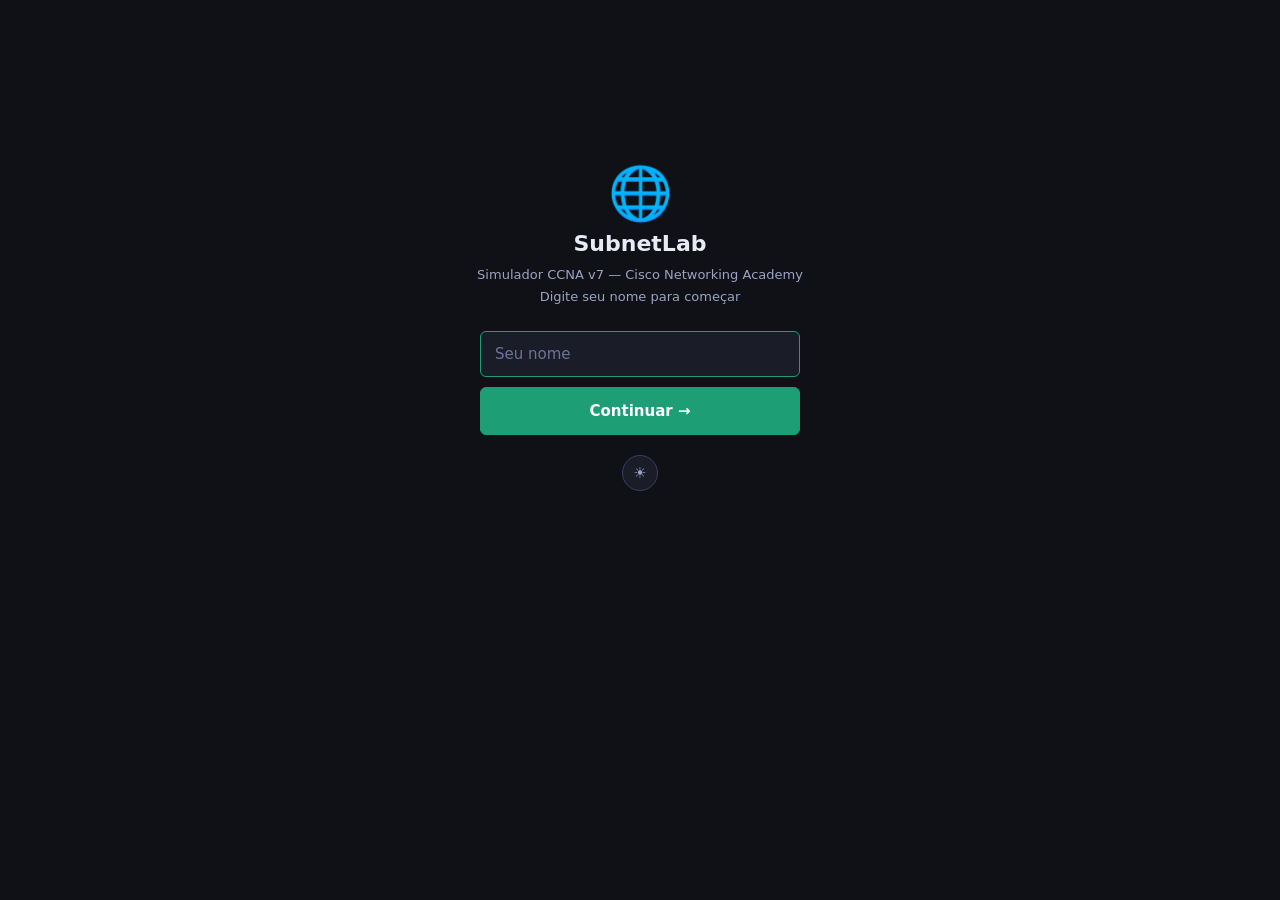
==== index.html @ ffb02c4a "feat: SubnetLab v2 - app completo com quiz, explicacoes e PWA - index.html + css/styles.css + js/app" ====
<!DOCTYPE html>
<html lang="pt-BR" data-theme="dark">
<head>
  <meta charset="UTF-8">
  <meta name="viewport" content="width=device-width, initial-scale=1.0">
  <title>SubnetLab — Simulador CCNA</title>
  <meta name="description" content="Simulador de estudos para o exame CCNA — Cisco Networking Academy">
  <link rel="stylesheet" href="css/styles.css">
  <link rel="manifest" href="manifest.json">
  <meta name="theme-color" content="#0F1117">
  <meta name="mobile-web-app-capable" content="yes">
  <meta name="apple-mobile-web-app-capable" content="yes">
  <meta name="apple-mobile-web-app-status-bar-style" content="black-translucent">
  <meta name="apple-mobile-web-app-title" content="SubnetLab">
</head>
<body>
  <div id="app" role="main">
    <div class="loading-wrap">
      <div style="font-size:40px;margin-bottom:12px">🌐</div>
      <div style="font-size:14px;color:var(--text2)">Carregando SubnetLab…</div>
    </div>
  </div>
  <!-- Dados: módulo 2 (SRWE). Adicionar M1/M3 aqui quando disponíveis. -->
  <script src="data/modulo2.js" defer></script>
  <script src="js/app.js" defer></script>
</body>
</html>
---- css/styles.css ----
/* ================================================================
   SubnetLab — css/styles.css
   Identidade visual: dark mode, verde #1D9E75, azul #185FA5
   Mobile-first, max-width 680px
   ================================================================ */

/* ── RESET & VARIÁVEIS ──────────────────────────────────────────── */
*, *::before, *::after { box-sizing: border-box; margin: 0; padding: 0; }

:root {
  --bg:       #0F1117;
  --bg2:      #1A1D27;
  --bg3:      #22263A;
  --border:   #2E3348;
  --border2:  #3A3F5C;
  --text:     #E8EAF6;
  --text2:    #9BA3C4;
  --text3:    #6B7399;
  --green:    #1D9E75;
  --green-bg: #0D3D2E;
  --green-text: #5EE0A8;
  --red:      #A32D2D;
  --red-bg:   #3D0D0D;
  --red-text: #F08080;
  --blue:     #185FA5;
  --blue-bg:  #0D2A4A;
  --blue-text: #7AB8F5;
  --yellow:   #BA7517;
  --yellow-bg: #3D2A06;
  --yellow-text: #F5C842;
  --purple:   #534AB7;
  --purple-bg: #1E1A3D;
  --purple-text: #A89DF5;
  --radius:   10px;
  --radius-sm: 6px;
  --font: 'Segoe UI', system-ui, -apple-system, sans-serif;
  --mono: 'Courier New', Courier, monospace;
}

/* ── MODO CLARO ─────────────────────────────────────────────────── */
[data-theme="light"] {
  --bg:       #F0F2FF;
  --bg2:      #FFFFFF;
  --bg3:      #E8EBFF;
  --border:   #CDD2F0;
  --border2:  #B0B8E0;
  --text:     #111827;
  --text2:    #374151;
  --text3:    #6B7280;
  --green-bg: #DCFCE7;
  --green-text: #166534;
  --red-bg:   #FEE2E2;
  --red-text: #991B1B;
  --blue-bg:  #DBEAFE;
  --blue-text: #1E40AF;
  --yellow-bg: #FEF3C7;
  --yellow-text: #92400E;
  --purple-bg: #EDE9FE;
  --purple-text: #5B21B6;
}
[data-theme="light"] body { background: #F0F2FF; }
[data-theme="light"] .qcode { color: #1A5C3A; background: #E8F5EE; }

/* ── BASE ───────────────────────────────────────────────────────── */
body {
  background: var(--bg);
  color: var(--text);
  font-family: var(--font);
  min-height: 100vh;
  padding: 0;
  font-size: 14px;
  line-height: 1.5;
}

#app {
  max-width: 680px;
  margin: 0 auto;
  padding: 14px 16px;
}

.loading-wrap {
  display: flex;
  flex-direction: column;
  align-items: center;
  justify-content: center;
  min-height: 60vh;
}

/* ── HUD ─────────────────────────────────────────────────────────── */
.hud {
  display: flex;
  gap: 5px;
  flex-wrap: wrap;
  margin-bottom: 6px;
  align-items: center;
}
.hc {
  background: var(--bg2);
  border: .5px solid var(--border);
  border-radius: var(--radius-sm);
  padding: 5px 10px;
  font-size: 12px;
  display: flex;
  align-items: center;
  gap: 5px;
}
.hc-v { font-weight: 600; font-size: 13px; color: var(--text); }
.hc-l { font-size: 10px; color: var(--text3); text-transform: uppercase; letter-spacing: .05em; }
.lv-bar { width: 55px; height: 3px; background: var(--bg3); border-radius: 2px; overflow: hidden; }
.lv-fill { height: 100%; background: var(--green); transition: width .5s; }
.pbar { height: 4px; background: var(--bg3); border-radius: 2px; overflow: hidden; margin-bottom: 12px; }
.pfill { height: 100%; border-radius: 2px; background: var(--green); transition: width .4s; }
.xp-b { background: var(--yellow-bg); color: var(--yellow-text); border-radius: 20px; padding: 2px 8px; font-size: 12px; font-weight: 600; border: .5px solid var(--yellow); }
.str-b { background: var(--purple-bg); color: var(--purple-text); border-radius: 20px; padding: 2px 8px; font-size: 12px; font-weight: 600; border: .5px solid var(--purple); }

/* ── TIMER ──────────────────────────────────────────────────────── */
.timer-ok    { background: var(--green-bg);  color: var(--green-text);  border: .5px solid var(--green);  border-radius: 20px; padding: 3px 10px; font-size: 12px; font-weight: 600; }
.timer-warn  { background: var(--yellow-bg); color: var(--yellow-text); border: .5px solid var(--yellow); border-radius: 20px; padding: 3px 10px; font-size: 12px; font-weight: 600; }
.timer-danger{ background: var(--red-bg);    color: var(--red-text);    border: .5px solid var(--red);    border-radius: 20px; padding: 3px 10px; font-size: 12px; font-weight: 600; animation: tpulse .7s infinite; }
@keyframes tpulse { 0%,100%{opacity:1} 50%{opacity:.4} }

/* ── CARDS DE QUESTÃO ───────────────────────────────────────────── */
.qcard {
  background: var(--bg2);
  border: .5px solid var(--border);
  border-radius: var(--radius);
  padding: 14px 16px;
  margin-bottom: 10px;
}
.qtag {
  display: inline-block;
  font-size: 11px;
  font-weight: 600;
  padding: 2px 10px;
  border-radius: 20px;
  margin-bottom: 8px;
  text-transform: uppercase;
  letter-spacing: .04em;
}
.qnum  { font-size: 11px; color: var(--text3); margin-bottom: 5px; }
.qtext { font-size: 14px; color: var(--text); line-height: 1.75; }
.qcode {
  background: var(--bg3);
  border: .5px solid var(--border);
  border-radius: var(--radius-sm);
  padding: 10px 12px;
  font-family: var(--mono);
  font-size: 11px;
  margin-top: 10px;
  white-space: pre;
  overflow-x: auto;
  color: #A8D8A8;
  line-height: 1.6;
}
.qfig {
  background: var(--bg3);
  border: .5px solid var(--border);
  border-radius: var(--radius-sm);
  padding: 10px;
  margin-top: 10px;
  overflow: hidden;
  text-align: center;
  cursor: zoom-in;
}
.qfig img { max-width: 100%; border-radius: 4px; display: block; margin: 0 auto; }
.qfig-caption { font-size: 11px; color: var(--text3); margin-top: 6px; font-style: italic; }
.multi-note { font-size: 11px; color: var(--text3); margin-bottom: 8px; font-style: italic; }

/* ── OPÇÕES (single/multi) ──────────────────────────────────────── */
.opts { display: flex; flex-direction: column; gap: 7px; margin-bottom: 10px; }
.opt {
  background: var(--bg2);
  border: .5px solid var(--border2);
  border-radius: var(--radius-sm);
  padding: 12px 14px;
  text-align: left;
  cursor: pointer;
  font-size: 14px;
  color: var(--text);
  display: flex;
  align-items: flex-start;
  gap: 10px;
  transition: background .12s, border-color .12s;
  width: 100%;
  min-height: 44px;
  line-height: 1.5;
  font-family: var(--font);
}
.opt:hover:not(:disabled) { background: var(--bg3); border-color: #5A6080; }
.opt:disabled { cursor: default; }
.opt:focus-visible { outline: 2px solid var(--blue); outline-offset: 2px; }
.olet {
  font-weight: 700;
  font-size: 11px;
  min-width: 22px;
  height: 22px;
  border-radius: 50%;
  display: flex;
  align-items: center;
  justify-content: center;
  flex-shrink: 0;
  margin-top: 1px;
  border: .5px solid var(--border2);
  color: var(--text2);
}
.opt.correct  { background: var(--green-bg) !important; border-color: var(--green) !important; }
.opt.correct .olet { background: var(--green); color: #fff; border-color: var(--green); }
.opt.wrong    { background: var(--red-bg)   !important; border-color: var(--red)   !important; }
.opt.wrong .olet   { background: var(--red);   color: #fff; border-color: var(--red); }
.opt.dim      { opacity: .3; }
.opt.sel      { background: var(--blue-bg)  !important; border-color: var(--blue)  !important; }
.opt.sel .olet { background: var(--blue); color: #fff; border-color: var(--blue); }

/* ── MATCH (correspondência via selects) ────────────────────────── */
.match-wrap { margin-bottom: 10px; }
.match-hint { font-size: 11px; color: var(--text3); margin-bottom: 10px; font-style: italic; }
.match-row {
  display: flex;
  align-items: flex-start;
  gap: 10px;
  margin-bottom: 8px;
  padding: 10px 12px;
  background: var(--bg2);
  border: .5px solid var(--border);
  border-radius: var(--radius-sm);
  min-height: 44px;
}
.match-row.correct { background: var(--green-bg) !important; border-color: var(--green) !important; }
.match-row.wrong   { background: var(--red-bg)   !important; border-color: var(--red)   !important; flex-direction: column; }
.match-left { font-size: 13px; color: var(--text); flex: 1; line-height: 1.4; padding-top: 4px; }
.match-select {
  flex-shrink: 0;
  width: 180px;
  min-width: 140px;
  background: var(--bg3);
  border: .5px solid var(--border2);
  border-radius: var(--radius-sm);
  color: var(--text);
  font-size: 12px;
  padding: 6px 8px;
  font-family: var(--font);
  cursor: pointer;
  min-height: 36px;
  outline: none;
}
.match-select:focus { border-color: var(--blue); }
.match-select:disabled { opacity: .7; cursor: default; }
.match-correct-ans { font-size: 11px; color: var(--green-text); margin-top: 5px; }
.match-wrong-sel   { font-size: 11px; color: var(--red-text); }

/* ── FEEDBACK ───────────────────────────────────────────────────── */
.fb {
  border-radius: var(--radius-sm);
  padding: 12px 14px;
  margin-bottom: 10px;
  border: .5px solid;
  font-size: 13px;
  line-height: 1.7;
}
.fb.ok   { background: var(--green-bg);  border-color: var(--green);  color: var(--green-text); }
.fb.ng   { background: var(--red-bg);    border-color: var(--red);    color: var(--red-text); }
.fb.part { background: var(--yellow-bg); border-color: var(--yellow); color: var(--yellow-text); }
.fb-title { font-weight: 600; margin-bottom: 6px; }
.fb-why {
  background: var(--bg2);
  border: .5px solid var(--border);
  border-radius: var(--radius-sm);
  padding: 11px 14px;
  margin-top: 8px;
  font-size: 13px;
  color: var(--text);
  line-height: 1.8;
}
.fb-why-lbl { font-size: 10px; color: var(--text3); text-transform: uppercase; letter-spacing: .06em; margin-bottom: 5px; display: flex; align-items: center; gap: 5px; }
.fb-why-lbl::before { content: ''; width: 7px; height: 7px; border-radius: 50%; background: var(--green); flex-shrink: 0; }

/* ── BOTÕES ─────────────────────────────────────────────────────── */
.btn {
  background: var(--bg2);
  border: .5px solid var(--border2);
  border-radius: var(--radius-sm);
  padding: 10px 20px;
  font-size: 13px;
  font-weight: 600;
  cursor: pointer;
  color: var(--text);
  transition: background .12s;
  font-family: var(--font);
  min-height: 44px;
  display: inline-flex;
  align-items: center;
  justify-content: center;
}
.btn:hover   { background: var(--bg3); }
.btn.pri     { background: var(--green); color: #fff; border-color: var(--green); }
.btn.pri:hover { background: #15795A; }
.btn.blue    { background: var(--blue);  color: #fff; border-color: var(--blue); }
.btn.blue:hover { background: #0E4A82; }
.btn.danger  { background: var(--red);   color: #fff; border-color: var(--red); }
.btn:focus-visible { outline: 2px solid var(--blue); outline-offset: 2px; }
.btn:disabled { opacity: .45; cursor: not-allowed; }
.btn-row { display: flex; gap: 8px; justify-content: center; flex-wrap: wrap; margin-top: 12px; }

/* ── TELA DE LOGIN ───────────────────────────────────────────────── */
.login-wrap {
  display: flex;
  flex-direction: column;
  align-items: center;
  justify-content: center;
  min-height: 70vh;
  padding: 20px;
  text-align: center;
}
.login-logo  { font-size: 52px; line-height: 1; margin-bottom: 8px; }
.login-h     { font-size: 22px; font-weight: 700; color: var(--text); margin-bottom: 4px; }
.login-sub   { font-size: 13px; color: var(--text2); margin-bottom: 24px; line-height: 1.65; }
.login-form  { width: 100%; max-width: 320px; display: flex; flex-direction: column; gap: 10px; }
.login-input {
  background: var(--bg2);
  border: 1.5px solid var(--border2);
  border-radius: var(--radius-sm);
  padding: 13px 14px;
  font-size: 15px;
  color: var(--text);
  font-family: var(--font);
  outline: none;
  transition: border-color .15s;
}
.login-input:focus { border-color: var(--green); }
.login-input::placeholder { color: var(--text3); }

/* ── TELA INICIAL ────────────────────────────────────────────────── */
.start-wrap  { padding: 4px 0; }
.start-topbar { display: flex; align-items: center; justify-content: space-between; margin-bottom: 14px; gap: 8px; flex-wrap: wrap; }
.start-h     { font-size: 22px; font-weight: 700; color: var(--text); margin-bottom: 4px; line-height: 1.3; }
.start-sub   { font-size: 13px; color: var(--text2); line-height: 1.65; margin-bottom: 14px; }
.module-label { font-size: 11px; color: var(--text3); text-transform: uppercase; letter-spacing: .07em; margin-bottom: 6px; }

/* ── CARDS DE MODO ───────────────────────────────────────────────── */
.mode-grid { display: grid; grid-template-columns: repeat(2, 1fr); gap: 8px; margin-bottom: 14px; }
.mode-card {
  background: var(--bg2);
  border: 1.5px solid var(--border);
  border-radius: var(--radius);
  padding: 12px 10px;
  text-align: center;
  cursor: pointer;
  transition: border-color .15s, background .15s;
  user-select: none;
  min-height: 90px;
}
.mode-card:hover { background: var(--bg3); }
.mode-card.sel-mode { border-color: var(--green); background: var(--green-bg); }
.mode-icon  { font-size: 22px; margin-bottom: 5px; }
.mode-title { font-size: 12px; font-weight: 700; color: var(--text); line-height: 1.3; }
.mode-sub   { font-size: 10px; color: var(--text3); margin-top: 3px; }

/* ── CHIPS DE TÓPICO ─────────────────────────────────────────────── */
.topic-sel  { display: flex; flex-wrap: wrap; gap: 6px; margin-bottom: 14px; }
.topic-chip {
  background: var(--bg2);
  border: .5px solid var(--border2);
  border-radius: 20px;
  padding: 6px 12px;
  font-size: 11px;
  font-weight: 600;
  color: var(--text2);
  cursor: pointer;
  transition: background .12s, border-color .12s;
  min-height: 32px;
  display: flex;
  align-items: center;
  gap: 5px;
}
.topic-chip:hover { background: var(--bg3); }
.topic-chip.sel-chip { border-color: var(--green); color: var(--green-text); background: var(--green-bg); }
.topic-dot  { width: 7px; height: 7px; border-radius: 50%; flex-shrink: 0; }

/* ── INFO BOX ────────────────────────────────────────────────────── */
.info-box {
  background: var(--bg2);
  border: .5px solid var(--border);
  border-radius: var(--radius-sm);
  padding: 12px 14px;
  margin-bottom: 14px;
  font-size: 12px;
  color: var(--text2);
  line-height: 1.9;
}
.info-box a { color: var(--blue-text); }

/* ── TÓPICOS NA TELA INICIAL ─────────────────────────────────────── */
.tgrid { display: grid; grid-template-columns: repeat(auto-fill, minmax(130px, 1fr)); gap: 6px; margin-bottom: 14px; }
.tpill {
  background: var(--bg2);
  border: .5px solid var(--border);
  border-radius: var(--radius-sm);
  padding: 7px 10px;
  font-size: 11px;
  color: var(--text2);
  display: flex;
  align-items: center;
  gap: 6px;
}
.tdot { width: 7px; height: 7px; border-radius: 50%; flex-shrink: 0; }

/* ── COUNTDOWN ───────────────────────────────────────────────────── */
.countdown-box {
  background: var(--bg2);
  border: .5px solid var(--border);
  border-radius: var(--radius-sm);
  padding: 10px 14px;
  margin-bottom: 12px;
  display: flex;
  align-items: center;
  gap: 12px;
  flex-wrap: wrap;
}
.cd-unit { text-align: center; min-width: 38px; }
.cd-num  { font-size: 22px; font-weight: 700; color: var(--text); line-height: 1; }
.cd-lbl  { font-size: 9px; color: var(--text3); text-transform: uppercase; letter-spacing: .05em; margin-top: 2px; }
.cd-sep  { font-size: 20px; font-weight: 700; color: var(--text3); margin-bottom: 12px; }

/* ── RESUME / LAST RESULT ────────────────────────────────────────── */
.resume-banner {
  background: var(--blue-bg);
  border: .5px solid var(--blue);
  border-radius: var(--radius-sm);
  padding: 10px 14px;
  margin-bottom: 12px;
  display: flex;
  align-items: center;
  gap: 10px;
}
.last-result {
  background: var(--bg2);
  border: .5px solid var(--border);
  border-radius: var(--radius-sm);
  padding: 10px 14px;
  margin-bottom: 12px;
  display: flex;
  align-items: center;
  gap: 10px;
}

/* ── EVOLUÇÃO POR TÓPICO ─────────────────────────────────────────── */
.evo-wrap { background: var(--bg2); border: .5px solid var(--border); border-radius: var(--radius-sm); padding: 12px 14px; margin-bottom: 14px; }
.evo-row  { display: flex; align-items: center; gap: 8px; margin-bottom: 5px; }
.evo-label { font-size: 11px; color: var(--text2); width: 90px; flex-shrink: 0; text-align: right; white-space: nowrap; overflow: hidden; text-overflow: ellipsis; }
.evo-bar-wrap { flex: 1; height: 10px; background: var(--bg3); border-radius: 5px; overflow: hidden; }
.evo-bar-fill { height: 100%; border-radius: 5px; transition: width .6s ease; }
.evo-pct { font-size: 11px; font-weight: 600; min-width: 30px; text-align: right; }

/* ── TELA DE RESULTADO ───────────────────────────────────────────── */
.res-wrap { text-align: center; padding: 20px 8px; }
.big-s    { font-size: 60px; font-weight: 700; color: var(--text); line-height: 1; }
.res-sub  { font-size: 13px; color: var(--text2); margin: 8px 0 16px; }
.stat-grid { display: grid; grid-template-columns: repeat(3, 1fr); gap: 8px; margin: 16px 0; }
.stat-c { background: var(--bg2); border: .5px solid var(--border); border-radius: var(--radius-sm); padding: 14px 10px; text-align: center; }
.stat-v { font-size: 22px; font-weight: 700; color: var(--text); }
.stat-l { font-size: 10px; color: var(--text3); margin-top: 3px; text-transform: uppercase; letter-spacing: .04em; }

/* ── BADGES ─────────────────────────────────────────────────────── */
.badge-row { display: flex; gap: 7px; flex-wrap: wrap; justify-content: center; margin: 12px 0; }
.badge { padding: 5px 13px; border-radius: 20px; font-size: 12px; font-weight: 600; border: .5px solid; }

/* ── TÓPICOS NO RESULTADO ────────────────────────────────────────── */
.topic-stats-wrap { margin: 14px 0 0; }
.topic-row  { display: flex; align-items: center; gap: 8px; margin-bottom: 5px; }
.topic-name { font-size: 11px; color: var(--text2); width: 90px; flex-shrink: 0; text-align: right; white-space: nowrap; overflow: hidden; text-overflow: ellipsis; }
.topic-bar-wrap { flex: 1; height: 11px; background: var(--bg3); border-radius: 6px; overflow: hidden; }
.topic-bar-fill { height: 100%; border-radius: 6px; transition: width .8s ease; }
.topic-pct  { font-size: 11px; color: var(--text2); min-width: 28px; text-align: right; font-weight: 600; }

/* ── REVISÃO ─────────────────────────────────────────────────────── */
.review-nav { display: flex; align-items: center; justify-content: space-between; padding: 6px 0 12px; }
.review-ctr { font-size: 13px; color: var(--text2); font-weight: 500; background: var(--bg2); border: .5px solid var(--border); border-radius: 20px; padding: 4px 14px; }

/* ── HISTÓRICO ───────────────────────────────────────────────────── */
.hist-wrap { padding: 4px 0; }
.hist-list { display: flex; flex-direction: column; gap: 6px; margin: 8px 0 14px; }
.hist-item { background: var(--bg2); border: .5px solid var(--border); border-radius: var(--radius-sm); padding: 10px 14px; display: flex; align-items: center; gap: 12px; }
.hist-pct  { font-size: 22px; font-weight: 700; min-width: 46px; text-align: center; }
.hist-info { flex: 1; }
.hist-date { font-size: 10px; color: var(--text3); margin-bottom: 2px; }
.hist-detail { font-size: 11px; color: var(--text2); }
.hist-tag  { display: inline-block; font-size: 10px; font-weight: 600; padding: 2px 8px; border-radius: 20px; border: .5px solid; white-space: nowrap; }

/* ── BUSCA ───────────────────────────────────────────────────────── */
.search-box {
  background: var(--bg2);
  border: .5px solid var(--border2);
  border-radius: var(--radius-sm);
  padding: 12px 14px;
  font-size: 14px;
  color: var(--text);
  width: 100%;
  font-family: var(--font);
  outline: none;
  margin-bottom: 10px;
  min-height: 44px;
}
.search-box:focus { border-color: var(--blue); }
.search-item { background: var(--bg2); border: .5px solid var(--border); border-radius: var(--radius-sm); padding: 10px 14px; margin-bottom: 6px; cursor: pointer; transition: background .12s; }
.search-item:hover { background: var(--bg3); }
.search-num  { font-size: 10px; color: var(--text3); margin-bottom: 3px; }
.search-text { font-size: 13px; color: var(--text); line-height: 1.5; }
.search-tag  { display: inline-block; font-size: 10px; font-weight: 600; padding: 1px 8px; border-radius: 20px; margin-top: 4px; }

/* ── FAVORITO ────────────────────────────────────────────────────── */
.fav-btn {
  background: none;
  border: none;
  cursor: pointer;
  font-size: 18px;
  padding: 2px 6px;
  line-height: 1;
  opacity: .3;
  transition: opacity .15s, transform .2s;
  color: var(--yellow);
  flex-shrink: 0;
  min-width: 36px;
  min-height: 36px;
  display: flex;
  align-items: center;
  justify-content: center;
}
.fav-btn:hover { opacity: .7; }
.fav-btn.fav-on { opacity: 1; animation: favPop .3s cubic-bezier(.34,1.56,.64,1); }
@keyframes favPop { 0%{transform:scale(.4)} 100%{transform:scale(1)} }

/* ── BOTÕES DE ÍCONE ─────────────────────────────────────────────── */
.icon-btn {
  width: 36px;
  height: 36px;
  border-radius: 50%;
  background: var(--bg2);
  border: 1.5px solid var(--border2);
  color: var(--text2);
  font-size: 15px;
  cursor: pointer;
  display: flex;
  align-items: center;
  justify-content: center;
  transition: background .12s, border-color .12s;
  font-family: var(--font);
  flex-shrink: 0;
}
.icon-btn:hover { background: var(--bg3); border-color: #5A6080; color: var(--text); }
.icon-btn:focus-visible { outline: 2px solid var(--blue); outline-offset: 2px; }

/* ── SEÇÃO HEADER ────────────────────────────────────────────────── */
.sec-hdr { font-size: 11px; font-weight: 600; color: var(--text3); text-transform: uppercase; letter-spacing: .06em; margin: 14px 0 8px; }

/* ── ANIMAÇÕES DE ACERTO/ERRO ────────────────────────────────────── */
@keyframes flashOk { 0%{box-shadow:inset 0 0 0 3px #1D9E75} 50%{box-shadow:inset 0 0 0 3px #1D9E7566} 100%{box-shadow:none} }
@keyframes flashNg { 0%{box-shadow:inset 0 0 0 3px #A32D2D} 50%{box-shadow:inset 0 0 0 3px #A32D2D66} 100%{box-shadow:none} }
.flash-ok { animation: flashOk .5s ease-out; }
.flash-ng { animation: flashNg .5s ease-out; }

/* ── SIGLAS (tooltips) ───────────────────────────────────────────── */
.acr {
  border-bottom: 1.5px dotted var(--blue);
  color: inherit;
  cursor: help;
  position: relative;
  white-space: nowrap;
  transition: color .12s;
}
.acr:hover { color: var(--blue-text); }
/* Tooltip via JS (cmodal) — sem CSS ::after para evitar overflow em mobile */

/* ── MODAIS ──────────────────────────────────────────────────────── */
.cmodal-overlay {
  position: fixed;
  inset: 0;
  background: rgba(0,0,0,.72);
  z-index: 9999;
  display: flex;
  align-items: center;
  justify-content: center;
  padding: 16px;
}
.cmodal {
  background: var(--bg2);
  border: .5px solid var(--border);
  border-radius: 14px;
  padding: 24px 22px 20px;
  max-width: 360px;
  width: 100%;
  box-shadow: 0 8px 32px rgba(0,0,0,.5);
}
.cmodal-title { font-size: 15px; font-weight: 700; margin-bottom: 8px; color: var(--text); }
.cmodal-msg   { font-size: 13px; color: var(--text2); margin-bottom: 18px; line-height: 1.6; }
.cmodal-input {
  width: 100%;
  padding: 11px 12px;
  border-radius: 8px;
  border: .5px solid var(--border2);
  background: var(--bg3);
  color: var(--text);
  font-size: 14px;
  margin-bottom: 16px;
  font-family: var(--font);
  outline: none;
  min-height: 44px;
}
.cmodal-input:focus { border-color: var(--blue); }
.cmodal-btns { display: flex; gap: 8px; }
.cmodal-btns .btn { flex: 1; }

/* ── LIGHTBOX ────────────────────────────────────────────────────── */
.lightbox-overlay {
  position: fixed;
  inset: 0;
  background: rgba(0,0,0,.92);
  z-index: 10000;
  display: flex;
  align-items: center;
  justify-content: center;
  padding: 16px;
  cursor: zoom-out;
}
.lightbox-overlay img {
  max-width: 100%;
  max-height: 90vh;
  border-radius: 8px;
  box-shadow: 0 8px 32px rgba(0,0,0,.5);
}

/* ── GLOSSÁRIO (bottom sheet) ────────────────────────────────────── */
.gloss-overlay { position: fixed; inset: 0; background: rgba(0,0,0,.78); z-index: 9998; display: flex; align-items: flex-end; justify-content: center; padding: 0; }
.gloss-box { background: var(--bg2); border-top: .5px solid var(--border); border-radius: 16px 16px 0 0; width: 100%; max-width: 540px; max-height: 90vh; display: flex; flex-direction: column; }
.gloss-handle { width: 36px; height: 4px; background: var(--border2); border-radius: 2px; margin: 10px auto 0; flex-shrink: 0; }
.gloss-hdr { padding: 12px 16px 8px; display: flex; align-items: center; justify-content: space-between; flex-shrink: 0; }
.gloss-htitle { font-size: 14px; font-weight: 700; }
.gloss-close { background: none; border: none; color: var(--text3); font-size: 20px; cursor: pointer; line-height: 1; padding: 2px 6px; border-radius: 4px; font-family: var(--font); min-width: 36px; min-height: 36px; display: flex; align-items: center; justify-content: center; }
.gloss-close:hover { color: var(--text); background: var(--bg3); }
.gloss-search { margin: 0 14px 8px; padding: 9px 12px; border-radius: 8px; border: .5px solid var(--border2); background: var(--bg3); color: var(--text); font-size: 13px; font-family: var(--font); outline: none; flex-shrink: 0; min-height: 44px; }
.gloss-search:focus { border-color: var(--blue); }
.gloss-letters { display: flex; flex-wrap: nowrap; overflow-x: auto; gap: 4px; padding: 0 14px 10px; flex-shrink: 0; scrollbar-width: none; }
.gloss-letters::-webkit-scrollbar { display: none; }
.gloss-ltr { padding: 4px 8px; border-radius: 6px; border: .5px solid var(--border2); font-size: 11px; font-weight: 700; cursor: pointer; color: var(--text2); background: var(--bg3); white-space: nowrap; flex-shrink: 0; transition: all .12s; min-height: 32px; display: flex; align-items: center; }
.gloss-ltr.g-act { background: var(--blue); border-color: var(--blue); color: #fff; }
.gloss-list { overflow-y: auto; padding: 0 14px 24px; display: flex; flex-direction: column; gap: 5px; }
.gloss-count { font-size: 10px; color: var(--text3); padding: 0 14px 4px; flex-shrink: 0; }
.gloss-item { background: var(--bg3); border: .5px solid var(--border); border-radius: 8px; padding: 10px 12px; cursor: pointer; transition: background .12s; }
.gloss-item:hover, .gloss-item.g-open { background: var(--bg); border-color: var(--border2); }
.gloss-item-head { display: flex; align-items: center; gap: 8px; }
.gloss-acr { font-size: 13px; font-weight: 700; color: var(--blue-text); min-width: 64px; flex-shrink: 0; }
.gloss-short { font-size: 11px; color: var(--text); flex: 1; white-space: nowrap; overflow: hidden; text-overflow: ellipsis; }
.gloss-chevron { font-size: 10px; color: var(--text3); transition: transform .15s; flex-shrink: 0; }
.gloss-item.g-open .gloss-chevron { transform: rotate(180deg); }
.gloss-body { font-size: 12px; color: var(--text2); margin-top: 8px; line-height: 1.7; padding-top: 8px; border-top: .5px solid var(--border); display: none; }
.gloss-item.g-open .gloss-body { display: block; }

/* ── RELATÓRIO DE PRONTIDÃO ──────────────────────────────────────── */
.ready-overlay { position: fixed; inset: 0; background: rgba(0,0,0,.78); z-index: 9998; display: flex; align-items: flex-end; justify-content: center; padding: 0; }
.ready-box     { background: var(--bg2); border-top: .5px solid var(--border); border-radius: 16px 16px 0 0; width: 100%; max-width: 540px; max-height: 90vh; display: flex; flex-direction: column; }
.ready-hdr     { padding: 12px 16px 8px; display: flex; align-items: center; justify-content: space-between; flex-shrink: 0; }
.ready-htitle  { font-size: 14px; font-weight: 700; }
.ready-body    { overflow-y: auto; padding: 8px 16px 28px; display: flex; flex-direction: column; gap: 12px; }
.ready-score   { text-align: center; padding: 10px 0 4px; }
.ready-pct     { font-size: 52px; font-weight: 800; line-height: 1; }
.ready-label   { font-size: 11px; color: var(--text2); margin-top: 3px; }
.ready-msg     { font-size: 12px; color: var(--text3); margin-top: 6px; font-style: italic; }
.ready-section { background: var(--bg3); border: .5px solid var(--border); border-radius: 10px; padding: 12px 14px; }
.ready-stitle  { font-size: 12px; font-weight: 700; margin-bottom: 8px; display: flex; align-items: center; gap: 6px; }
.ready-topic-row { display: flex; align-items: center; gap: 8px; padding: 5px 0; border-bottom: .5px solid var(--border); }
.ready-topic-row:last-child { border-bottom: none; }
.ready-tp-name { font-size: 12px; color: var(--text); flex: 1; }
.ready-tp-bar  { width: 70px; height: 7px; background: var(--bg2); border-radius: 4px; overflow: hidden; flex-shrink: 0; }
.ready-tp-fill { height: 100%; border-radius: 4px; transition: width .6s ease; }
.ready-tp-pct  { font-size: 11px; font-weight: 700; min-width: 32px; text-align: right; flex-shrink: 0; }
.ready-no-data { font-size: 13px; color: var(--text2); text-align: center; padding: 28px 0; line-height: 2; }
.ready-plan-row { display: flex; align-items: flex-start; gap: 10px; padding: 7px 0; border-bottom: .5px solid var(--border); }
.ready-plan-row:last-child { border-bottom: none; }
.ready-day-badge { font-size: 10px; font-weight: 700; background: var(--blue-bg); color: var(--blue-text); border-radius: 20px; padding: 2px 8px; white-space: nowrap; flex-shrink: 0; border: .5px solid var(--blue); margin-top: 2px; }
.ready-plan-topic  { font-size: 12px; color: var(--text); font-weight: 600; }
.ready-plan-action { font-size: 11px; color: var(--text2); }

/* ── STATS POR QUESTÃO ───────────────────────────────────────────── */
.qstat-row  { display: flex; align-items: center; gap: 8px; padding: 7px 0; border-bottom: .5px solid var(--border); }
.qstat-row:last-child { border-bottom: none; }
.qstat-id   { font-size: 10px; color: var(--text3); min-width: 28px; }
.qstat-text { font-size: 12px; color: var(--text2); flex: 1; line-height: 1.4; }
.qstat-bar  { width: 50px; height: 6px; background: var(--bg3); border-radius: 3px; overflow: hidden; flex-shrink: 0; }
.qstat-fill { height: 100%; border-radius: 3px; }
.qstat-pct  { font-size: 10px; font-weight: 600; min-width: 28px; text-align: right; }

/* ── CERTIFICADO / RESULTADO FINAL ──────────────────────────────── */
.cert-wrap {
  position: relative;
  background: linear-gradient(145deg, #12172B, #1A1D2F, #12172B);
  border: 2px solid;
  border-radius: 16px;
  padding: 28px 24px 22px;
  margin: 0 auto 20px;
  max-width: 480px;
  text-align: center;
  animation: certIn .7s cubic-bezier(.22,1,.36,1) both;
}
[data-theme="light"] .cert-wrap { background: linear-gradient(145deg, #E8EBFF, #F5F7FF, #E8EBFF); }
@keyframes certIn { from{opacity:0;transform:scale(.88) translateY(24px)} to{opacity:1;transform:scale(1) translateY(0)} }
.cert-corner { position: absolute; width: 18px; height: 18px; border-style: solid; border-width: 0; }
.cert-corner.tl { top: 10px; left: 10px; border-top-width: 2px; border-left-width: 2px; border-radius: 4px 0 0 0; }
.cert-corner.tr { top: 10px; right: 10px; border-top-width: 2px; border-right-width: 2px; border-radius: 0 4px 0 0; }
.cert-corner.bl { bottom: 10px; left: 10px; border-bottom-width: 2px; border-left-width: 2px; border-radius: 0 0 0 4px; }
.cert-corner.br { bottom: 10px; right: 10px; border-bottom-width: 2px; border-right-width: 2px; border-radius: 0 0 4px 0; }
.cert-top-label { font-size: 10px; letter-spacing: .12em; text-transform: uppercase; color: var(--text3); margin-bottom: 14px; }
.cert-icon { font-size: 48px; line-height: 1; margin-bottom: 6px; animation: iconPop .5s .4s cubic-bezier(.34,1.56,.64,1) both; }
@keyframes iconPop { from{opacity:0;transform:scale(.4)} to{opacity:1;transform:scale(1)} }
.cert-title-sm { font-size: 11px; letter-spacing: .1em; text-transform: uppercase; color: var(--text3); margin-bottom: 8px; }
.cert-rank { font-size: 26px; font-weight: 800; letter-spacing: .01em; margin-bottom: 6px; animation: rankGlow 2.5s 1s ease-in-out infinite alternate; }
@keyframes rankGlow { from{filter:brightness(1)} to{filter:brightness(1.25)} }
.cert-student { font-size: 16px; font-weight: 700; color: var(--text); letter-spacing: .02em; margin-bottom: 4px; }
.cert-sub { font-size: 12px; color: var(--text2); line-height: 1.6; margin-bottom: 14px; }
.cert-divider { border-top: 1px solid; margin: 12px 0; opacity: .4; }
.cert-score-row { display: flex; align-items: center; justify-content: space-between; gap: 12px; margin: 14px 0; }
.cert-stat { flex: 1; text-align: center; }
.cert-stat-v { font-size: 24px; font-weight: 800; line-height: 1; }
.cert-stat-l { font-size: 10px; color: var(--text3); text-transform: uppercase; letter-spacing: .06em; margin-top: 3px; }
.cert-seal {
  width: 82px; height: 82px; border-radius: 50%; border: 2.5px solid;
  display: flex; flex-direction: column; align-items: center; justify-content: center;
  flex-shrink: 0;
  animation: sealSpin .8s .6s cubic-bezier(.34,1.56,.64,1) both;
  padding: 6px;
}
@keyframes sealSpin { from{opacity:0;transform:scale(0) rotate(-180deg)} to{opacity:1;transform:scale(1) rotate(0)} }
.cert-stats-mini { display: flex; flex-wrap: wrap; gap: 8px; justify-content: center; font-size: 11px; color: var(--text2); margin-top: 6px; }

/* ── INSTALL BANNER ──────────────────────────────────────────────── */
.install-banner {
  background: var(--blue-bg);
  border: .5px solid var(--blue);
  border-radius: var(--radius-sm);
  padding: 10px 14px;
  margin-bottom: 12px;
  display: flex;
  align-items: center;
  gap: 10px;
  font-size: 12px;
  color: var(--blue-text);
}

/* ── EXPORTAR/IMPORTAR ───────────────────────────────────────────── */
.settings-box {
  background: var(--bg2);
  border: .5px solid var(--border);
  border-radius: var(--radius-sm);
  padding: 14px 16px;
  margin-bottom: 14px;
}
.settings-row { display: flex; align-items: center; justify-content: space-between; gap: 10px; padding: 8px 0; border-bottom: .5px solid var(--border); }
.settings-row:last-child { border-bottom: none; }
.settings-label { font-size: 13px; color: var(--text); }
.settings-desc  { font-size: 11px; color: var(--text3); margin-top: 2px; }

/* ── RESPONSIVIDADE ──────────────────────────────────────────────── */
@media (max-width: 480px) {
  #app { padding: 10px 12px; }
  .start-h  { font-size: 19px; }
  .big-s    { font-size: 48px; }
  .stat-grid{ grid-template-columns: repeat(3, 1fr); }
  .stat-c   { padding: 10px 6px; }
  .stat-v   { font-size: 18px; }
  .hud      { gap: 4px; }
  .hc       { padding: 5px 8px; }
  .tgrid    { grid-template-columns: repeat(2, 1fr); }
  .mode-grid { grid-template-columns: repeat(2, 1fr); }
  .match-select { width: 140px; min-width: 110px; }
  .cert-score-row { flex-wrap: wrap; }
  .cert-seal { width: 70px; height: 70px; }
  .cert-stat-v { font-size: 20px; }
}

@media (max-width: 360px) {
  .match-row { flex-direction: column; }
  .match-select { width: 100%; }
  .mode-grid { grid-template-columns: 1fr 1fr; }
}
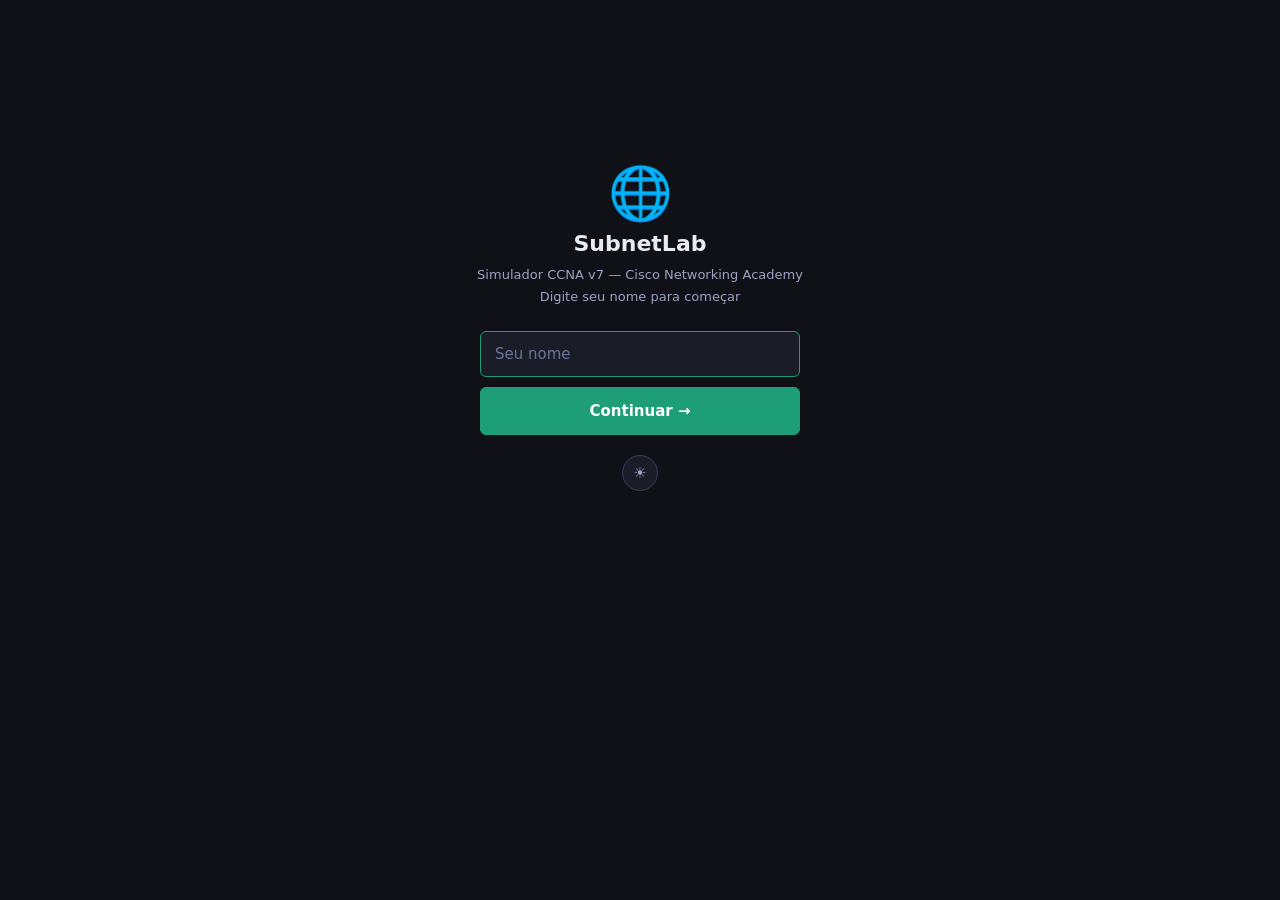
==== commit ed3e0e30: "feat: modulo 3 ENSA com 55 questoes do exame final + seletor de modulo - data/modulo3.js: 55 questoe" ====
--- a/index.html
+++ b/index.html
@@ -6,6 +6,7 @@
   <title>SubnetLab — Simulador CCNA</title>
   <meta name="description" content="Simulador de estudos para o exame CCNA — Cisco Networking Academy">
   <link rel="stylesheet" href="css/styles.css">
+  <link rel="icon" href="data:image/svg+xml,%3Csvg xmlns='http://www.w3.org/2000/svg' viewBox='0 0 512 512'%3E%3Crect width='512' height='512' rx='80' fill='%231A1D27'/%3E%3Ccircle cx='256' cy='256' r='160' fill='none' stroke='%231D9E75' stroke-width='28'/%3E%3Ccircle cx='256' cy='256' r='80' fill='none' stroke='%23185FA5' stroke-width='22'/%3E%3Ccircle cx='256' cy='256' r='20' fill='%231D9E75'/%3E%3C/svg%3E" type="image/svg+xml">
   <link rel="manifest" href="manifest.json">
   <meta name="theme-color" content="#0F1117">
   <meta name="mobile-web-app-capable" content="yes">
@@ -22,6 +23,7 @@
   </div>
   <!-- Dados: módulo 2 (SRWE). Adicionar M1/M3 aqui quando disponíveis. -->
   <script src="data/modulo2.js" defer></script>
+  <script src="data/modulo3.js" defer></script>
   <script src="js/app.js" defer></script>
 </body>
 </html>
--- a/css/styles.css
+++ b/css/styles.css
@@ -780,3 +780,33 @@
   .match-select { width: 100%; }
   .mode-grid { grid-template-columns: 1fr 1fr; }
 }
+
+/* ── Seletor de módulo ─────────────────────────────────────────── */
+.mod-chips {
+  display: flex;
+  flex-wrap: wrap;
+  gap: 8px;
+  margin: 16px 0 8px;
+}
+.mod-chip {
+  background: var(--bg2);
+  border: 1px solid var(--border);
+  border-radius: 20px;
+  padding: 8px 15px;
+  font-size: 12.5px;
+  color: var(--text2);
+  cursor: pointer;
+  min-height: 36px;
+  transition: background .15s, color .15s, border-color .15s;
+}
+.mod-chip:hover { border-color: var(--border2); color: var(--text); }
+.mod-chip.active {
+  background: var(--green);
+  border-color: var(--green);
+  color: #fff;
+  font-weight: 600;
+}
+.mod-chip:focus-visible {
+  outline: 2px solid var(--green-text);
+  outline-offset: 2px;
+}
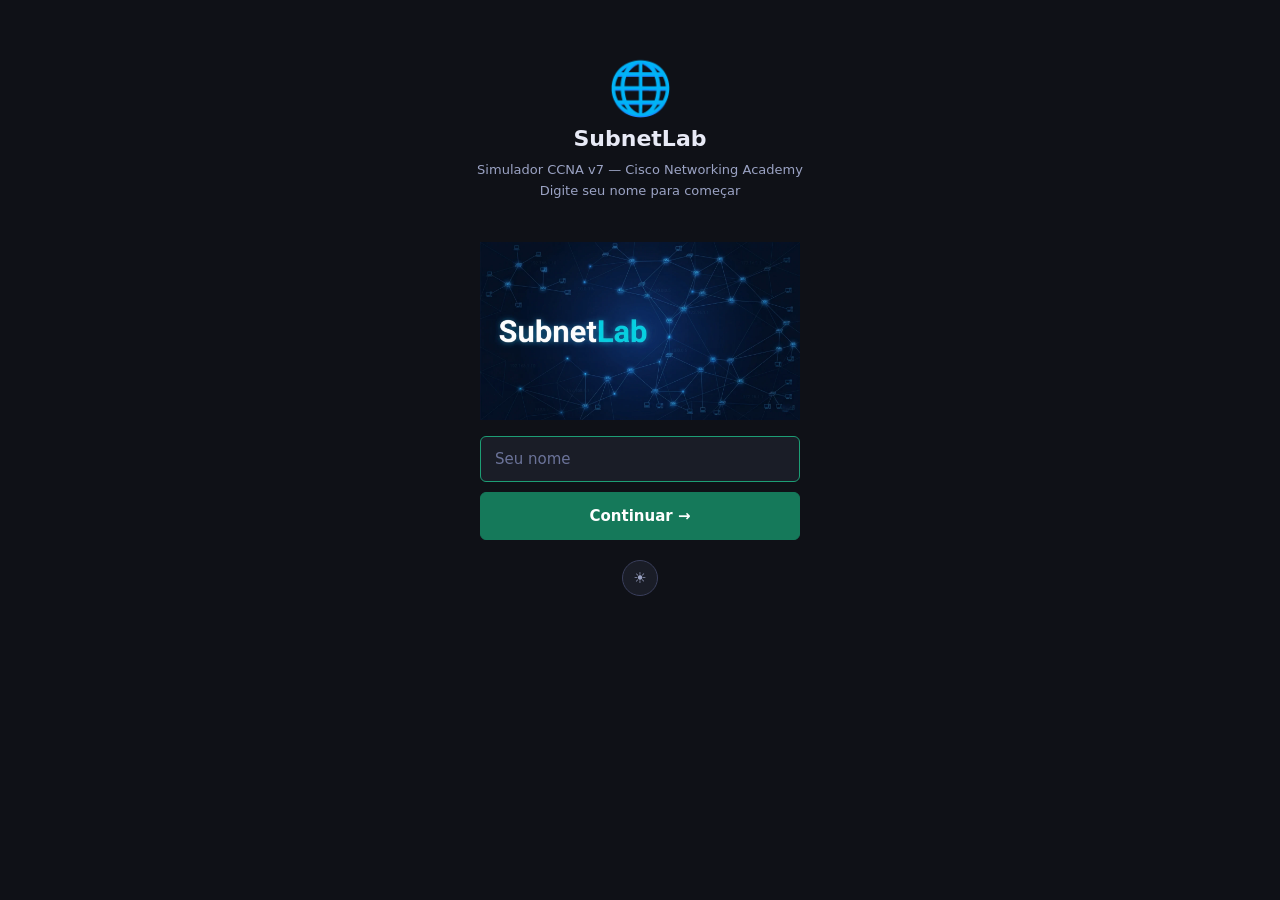
==== commit 5d93d6f2: "Módulo 4: Preparação para Certificação (175 questões) + logo e favicon Novo módulo 4 com os exames f" ====
--- a/index.html
+++ b/index.html
@@ -6,7 +6,9 @@
   <title>SubnetLab — Simulador CCNA</title>
   <meta name="description" content="Simulador de estudos para o exame CCNA — Cisco Networking Academy">
   <link rel="stylesheet" href="css/styles.css">
-  <link rel="icon" href="data:image/svg+xml,%3Csvg xmlns='http://www.w3.org/2000/svg' viewBox='0 0 512 512'%3E%3Crect width='512' height='512' rx='80' fill='%231A1D27'/%3E%3Ccircle cx='256' cy='256' r='160' fill='none' stroke='%231D9E75' stroke-width='28'/%3E%3Ccircle cx='256' cy='256' r='80' fill='none' stroke='%23185FA5' stroke-width='22'/%3E%3Ccircle cx='256' cy='256' r='20' fill='%231D9E75'/%3E%3C/svg%3E" type="image/svg+xml">
+  <link rel="icon" href="img/favicon.ico" sizes="any">
+  <link rel="icon" type="image/png" sizes="32x32" href="img/icon-32.png">
+  <link rel="apple-touch-icon" href="img/icon-180.png">
   <link rel="manifest" href="manifest.json">
   <meta name="theme-color" content="#0F1117">
   <meta name="mobile-web-app-capable" content="yes">
@@ -21,9 +23,10 @@
       <div style="font-size:14px;color:var(--text2)">Carregando SubnetLab…</div>
     </div>
   </div>
-  <!-- Dados: módulo 2 (SRWE). Adicionar M1/M3 aqui quando disponíveis. -->
+  <!-- Dados: módulo 2 (SRWE), módulo 3 (ENSA), módulo 4 (Certificação). -->
   <script src="data/modulo2.js" defer></script>
   <script src="data/modulo3.js" defer></script>
+  <script src="data/modulo4.js" defer></script>
   <script src="js/app.js" defer></script>
 </body>
 </html>
--- a/css/styles.css
+++ b/css/styles.css
@@ -17,6 +17,8 @@
   --text2:    #9BA3C4;
   --text3:    #6B7399;
   --green:    #1D9E75;
+  --green-strong: #15795A;
+  --green-strong-hover: #0F5E45;
   --green-bg: #0D3D2E;
   --green-text: #5EE0A8;
   --red:      #A32D2D;
@@ -34,7 +36,7 @@
   --radius:   10px;
   --radius-sm: 6px;
   --font: 'Segoe UI', system-ui, -apple-system, sans-serif;
-  --mono: 'Courier New', Courier, monospace;
+  --mono: ui-monospace, 'SF Mono', 'Cascadia Mono', 'Consolas', 'Courier New', monospace;
 }
 
 /* ── MODO CLARO ─────────────────────────────────────────────────── */
@@ -76,6 +78,7 @@
   max-width: 680px;
   margin: 0 auto;
   padding: 14px 16px;
+  padding-bottom: calc(14px + env(safe-area-inset-bottom, 0px));
 }
 
 .loading-wrap {
@@ -104,8 +107,8 @@
   align-items: center;
   gap: 5px;
 }
-.hc-v { font-weight: 600; font-size: 13px; color: var(--text); }
-.hc-l { font-size: 10px; color: var(--text3); text-transform: uppercase; letter-spacing: .05em; }
+.hc-v { font-weight: 600; font-size: 13px; color: var(--text); font-variant-numeric: tabular-nums; }
+.hc-l { font-size: 11px; color: var(--text2); text-transform: uppercase; letter-spacing: .05em; }
 .lv-bar { width: 55px; height: 3px; background: var(--bg3); border-radius: 2px; overflow: hidden; }
 .lv-fill { height: 100%; background: var(--green); transition: width .5s; }
 .pbar { height: 4px; background: var(--bg3); border-radius: 2px; overflow: hidden; margin-bottom: 12px; }
@@ -114,9 +117,9 @@
 .str-b { background: var(--purple-bg); color: var(--purple-text); border-radius: 20px; padding: 2px 8px; font-size: 12px; font-weight: 600; border: .5px solid var(--purple); }
 
 /* ── TIMER ──────────────────────────────────────────────────────── */
-.timer-ok    { background: var(--green-bg);  color: var(--green-text);  border: .5px solid var(--green);  border-radius: 20px; padding: 3px 10px; font-size: 12px; font-weight: 600; }
-.timer-warn  { background: var(--yellow-bg); color: var(--yellow-text); border: .5px solid var(--yellow); border-radius: 20px; padding: 3px 10px; font-size: 12px; font-weight: 600; }
-.timer-danger{ background: var(--red-bg);    color: var(--red-text);    border: .5px solid var(--red);    border-radius: 20px; padding: 3px 10px; font-size: 12px; font-weight: 600; animation: tpulse .7s infinite; }
+.timer-ok    { background: var(--green-bg);  color: var(--green-text);  border: .5px solid var(--green);  border-radius: 20px; padding: 3px 10px; font-size: 12px; font-weight: 600; font-variant-numeric: tabular-nums; }
+.timer-warn  { background: var(--yellow-bg); color: var(--yellow-text); border: .5px solid var(--yellow); border-radius: 20px; padding: 3px 10px; font-size: 12px; font-weight: 600; font-variant-numeric: tabular-nums; }
+.timer-danger{ background: var(--red-bg);    color: var(--red-text);    border: .5px solid var(--red);    border-radius: 20px; padding: 3px 10px; font-size: 12px; font-weight: 600; font-variant-numeric: tabular-nums; animation: tpulse .7s infinite; }
 @keyframes tpulse { 0%,100%{opacity:1} 50%{opacity:.4} }
 
 /* ── CARDS DE QUESTÃO ───────────────────────────────────────────── */
@@ -145,12 +148,14 @@
   border-radius: var(--radius-sm);
   padding: 10px 12px;
   font-family: var(--mono);
-  font-size: 11px;
+  font-size: 13px;
   margin-top: 10px;
   white-space: pre;
   overflow-x: auto;
   color: #A8D8A8;
   line-height: 1.6;
+  width: 100%;
+  box-sizing: border-box;
 }
 .qfig {
   background: var(--bg3);
@@ -164,7 +169,8 @@
 }
 .qfig img { max-width: 100%; border-radius: 4px; display: block; margin: 0 auto; }
 .qfig-caption { font-size: 11px; color: var(--text3); margin-top: 6px; font-style: italic; }
-.multi-note { font-size: 11px; color: var(--text3); margin-bottom: 8px; font-style: italic; }
+.multi-note { font-size: 13px; color: var(--blue-text); margin-bottom: 10px; font-style: normal; font-weight: 600; }
+.multi-note::before { content: '☑ '; }
 
 /* ── OPÇÕES (single/multi) ──────────────────────────────────────── */
 .opts { display: flex; flex-direction: column; gap: 7px; margin-bottom: 10px; }
@@ -207,7 +213,7 @@
 .opt.correct .olet { background: var(--green); color: #fff; border-color: var(--green); }
 .opt.wrong    { background: var(--red-bg)   !important; border-color: var(--red)   !important; }
 .opt.wrong .olet   { background: var(--red);   color: #fff; border-color: var(--red); }
-.opt.dim      { opacity: .3; }
+.opt.dim      { opacity: .45; }
 .opt.sel      { background: var(--blue-bg)  !important; border-color: var(--blue)  !important; }
 .opt.sel .olet { background: var(--blue); color: #fff; border-color: var(--blue); }
 
@@ -292,8 +298,8 @@
   justify-content: center;
 }
 .btn:hover   { background: var(--bg3); }
-.btn.pri     { background: var(--green); color: #fff; border-color: var(--green); }
-.btn.pri:hover { background: #15795A; }
+.btn.pri     { background: var(--green-strong); color: #fff; border-color: var(--green-strong); }
+.btn.pri:hover { background: var(--green-strong-hover); }
 .btn.blue    { background: var(--blue);  color: #fff; border-color: var(--blue); }
 .btn.blue:hover { background: #0E4A82; }
 .btn.danger  { background: var(--red);   color: #fff; border-color: var(--red); }
@@ -338,6 +344,7 @@
 
 /* ── CARDS DE MODO ───────────────────────────────────────────────── */
 .mode-grid { display: grid; grid-template-columns: repeat(2, 1fr); gap: 8px; margin-bottom: 14px; }
+.mode-card:nth-child(5) { grid-column: 1 / -1; max-width: 50%; margin: 0 auto; }
 .mode-card {
   background: var(--bg2);
   border: 1.5px solid var(--border);
@@ -351,9 +358,9 @@
 }
 .mode-card:hover { background: var(--bg3); }
 .mode-card.sel-mode { border-color: var(--green); background: var(--green-bg); }
-.mode-icon  { font-size: 22px; margin-bottom: 5px; }
-.mode-title { font-size: 12px; font-weight: 700; color: var(--text); line-height: 1.3; }
-.mode-sub   { font-size: 10px; color: var(--text3); margin-top: 3px; }
+.mode-icon  { font-size: 24px; margin-bottom: 6px; }
+.mode-title { font-size: 14px; font-weight: 700; color: var(--text); line-height: 1.35; }
+.mode-sub   { font-size: 11px; color: var(--text2); margin-top: 3px; }
 
 /* ── CHIPS DE TÓPICO ─────────────────────────────────────────────── */
 .topic-sel  { display: flex; flex-wrap: wrap; gap: 6px; margin-bottom: 14px; }
@@ -367,7 +374,7 @@
   color: var(--text2);
   cursor: pointer;
   transition: background .12s, border-color .12s;
-  min-height: 32px;
+  min-height: 40px;
   display: flex;
   align-items: center;
   gap: 5px;
@@ -417,7 +424,7 @@
   flex-wrap: wrap;
 }
 .cd-unit { text-align: center; min-width: 38px; }
-.cd-num  { font-size: 22px; font-weight: 700; color: var(--text); line-height: 1; }
+.cd-num  { font-size: 22px; font-weight: 700; color: var(--text); line-height: 1; font-variant-numeric: tabular-nums; }
 .cd-lbl  { font-size: 9px; color: var(--text3); text-transform: uppercase; letter-spacing: .05em; margin-top: 2px; }
 .cd-sep  { font-size: 20px; font-weight: 700; color: var(--text3); margin-bottom: 12px; }
 
@@ -515,7 +522,7 @@
   font-size: 18px;
   padding: 2px 6px;
   line-height: 1;
-  opacity: .3;
+  opacity: .45;
   transition: opacity .15s, transform .2s;
   color: var(--yellow);
   flex-shrink: 0;
@@ -525,7 +532,7 @@
   align-items: center;
   justify-content: center;
 }
-.fav-btn:hover { opacity: .7; }
+.fav-btn:hover { opacity: .8; }
 .fav-btn.fav-on { opacity: 1; animation: favPop .3s cubic-bezier(.34,1.56,.64,1); }
 @keyframes favPop { 0%{transform:scale(.4)} 100%{transform:scale(1)} }
 
@@ -781,32 +788,167 @@
   .mode-grid { grid-template-columns: 1fr 1fr; }
 }
 
-/* ── Seletor de módulo ─────────────────────────────────────────── */
-.mod-chips {
-  display: flex;
+/* ── SPLASH ──────────────────────────────────────────────────────── */
+.splash-screen {
+  position: fixed;
+  inset: 0;
+  z-index: 9999;
+  background: var(--bg);
+  display: flex;
+  flex-direction: column;
+  align-items: center;
+  justify-content: center;
+  gap: 20px;
+  animation: splashFadeOut 0.3s ease-out 1.2s forwards;
+}
+.splash-logo {
+  font-size: 64px;
+  line-height: 1;
+  animation: splashLogoIn 0.5s cubic-bezier(.34,1.56,.64,1) both;
+}
+.splash-title {
+  font-size: 30px;
+  font-weight: 700;
+  color: var(--text);
+  letter-spacing: -0.01em;
+  animation: splashTitleIn 0.4s ease-out 0.15s both;
+}
+.splash-pbar {
+  width: 180px;
+  height: 5px;
+  background: var(--bg3);
+  border-radius: 3px;
+  overflow: hidden;
+}
+.splash-pfill {
+  height: 100%;
+  width: 0;
+  background: var(--green);
+  border-radius: 3px;
+  animation: splashBarFill 0.85s ease-in-out 0.35s both;
+}
+@keyframes splashLogoIn {
+  from { opacity: 0; transform: scale(0.4) translateY(12px); }
+  to   { opacity: 1; transform: scale(1)   translateY(0); }
+}
+@keyframes splashTitleIn {
+  from { opacity: 0; transform: translateY(10px); }
+  to   { opacity: 1; transform: translateY(0); }
+}
+@keyframes splashBarFill {
+  from { width: 0; }
+  to   { width: 100%; }
+}
+@keyframes splashFadeOut {
+  from { opacity: 1; }
+  to   { opacity: 0; }
+}
+
+/* ── TELA DE MÓDULOS ─────────────────────────────────────────────── */
+.modules-wrap { padding: 4px 0; }
+.modules-topbar {
+  display: flex;
+  align-items: flex-start;
+  justify-content: space-between;
+  gap: 10px;
   flex-wrap: wrap;
+  margin-bottom: 8px;
+}
+.modules-h { font-size: 24px; font-weight: 700; color: var(--text); }
+.modules-student {
+  display: flex;
+  align-items: center;
   gap: 8px;
-  margin: 16px 0 8px;
-}
-.mod-chip {
+  font-size: 12px;
+  color: var(--text2);
+  flex-shrink: 0;
+  flex-wrap: wrap;
+}
+.modules-role { color: var(--text3); }
+.modules-sub { font-size: 13px; color: var(--text2); margin-bottom: 20px; line-height: 1.65; }
+
+.mod-list {
+  display: flex;
+  flex-direction: column;
+  gap: 10px;
+  margin-bottom: 16px;
+}
+.mod-card {
   background: var(--bg2);
   border: 1px solid var(--border);
+  border-radius: 10px;
+  padding: 14px 16px;
+  cursor: pointer;
+  transition: border-color .15s, background .15s;
+  display: flex;
+  flex-direction: column;
+  gap: 10px;
+}
+.mod-card:hover { background: var(--bg3); border-color: var(--border2); }
+.mod-card:focus-visible { outline: 2px solid var(--blue); outline-offset: 2px; }
+.mod-card-disabled {
+  opacity: 0.5;
+  pointer-events: none;
+  cursor: default;
+  user-select: none;
+}
+.mod-card-top {
+  display: flex;
+  align-items: flex-start;
+  gap: 12px;
+}
+.mod-card-icon { font-size: 26px; line-height: 1; flex-shrink: 0; margin-top: 2px; }
+.mod-card-info { flex: 1; min-width: 0; }
+.mod-card-title {
+  font-size: 14px;
+  font-weight: 700;
+  color: var(--text);
+  line-height: 1.4;
+  margin-bottom: 5px;
+}
+.mod-card-badge {
+  display: inline-block;
+  font-size: 11px;
+  font-weight: 600;
+  padding: 2px 10px;
   border-radius: 20px;
-  padding: 8px 15px;
-  font-size: 12.5px;
+  border: .5px solid;
+}
+.mod-card-avail {
+  background: var(--green-bg);
+  color: var(--green-text);
+  border-color: var(--green);
+}
+.mod-card-soon {
+  background: var(--bg3);
+  color: var(--text3);
+  border-color: var(--border2);
+}
+.mod-card-desc {
+  font-size: 12px;
   color: var(--text2);
-  cursor: pointer;
-  min-height: 36px;
-  transition: background .15s, color .15s, border-color .15s;
-}
-.mod-chip:hover { border-color: var(--border2); color: var(--text); }
-.mod-chip.active {
+  line-height: 1.65;
+}
+.mod-card-progress-wrap { display: flex; flex-direction: column; gap: 5px; }
+.mod-card-pbar {
+  height: 5px;
+  background: var(--bg3);
+  border-radius: 3px;
+  overflow: hidden;
+}
+.mod-card-pfill {
+  height: 100%;
   background: var(--green);
-  border-color: var(--green);
-  color: #fff;
-  font-weight: 600;
-}
-.mod-chip:focus-visible {
-  outline: 2px solid var(--green-text);
-  outline-offset: 2px;
-}
+  border-radius: 3px;
+  transition: width .4s ease;
+}
+.mod-card-ptext { font-size: 11px; color: var(--text3); }
+
+@media (min-width: 700px) {
+  .mod-list { display: grid; grid-template-columns: repeat(2, 1fr); }
+}
+
+/* ── REDUCED MOTION ──────────────────────────────────────────────── */
+@media (prefers-reduced-motion: reduce) {
+  *, *::before, *::after { animation-duration: .001ms !important; animation-iteration-count: 1 !important; transition-duration: .001ms !important; }
+}
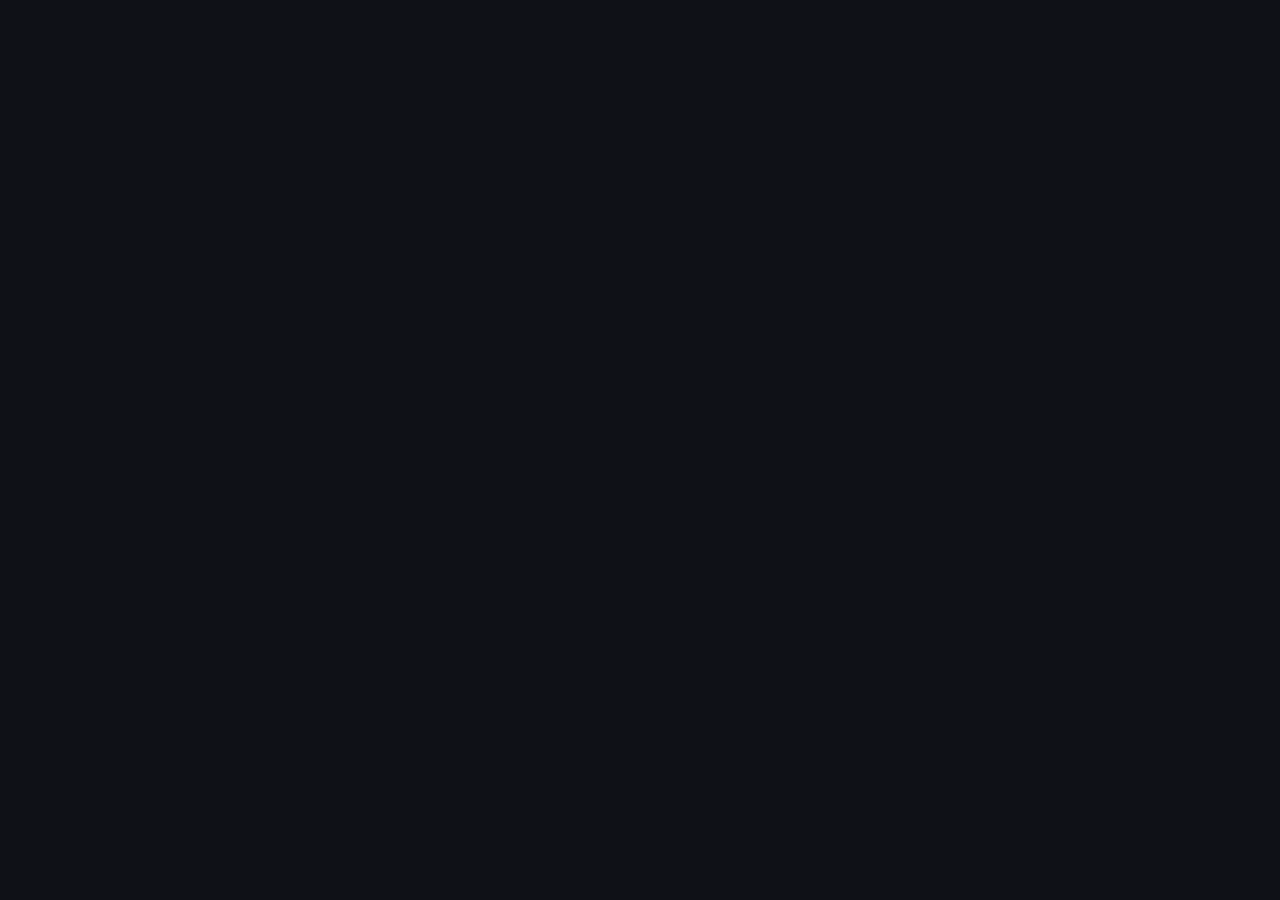
==== commit 5e6a4056: "texto: humanizer no index/manifest/BRIEF/V2-SUPABASE/STATE (zero travessao em prosa e docs); titulo " ====
--- a/index.html
+++ b/index.html
@@ -3,8 +3,8 @@
 <head>
   <meta charset="UTF-8">
   <meta name="viewport" content="width=device-width, initial-scale=1.0">
-  <title>SubnetLab — Simulador CCNA</title>
-  <meta name="description" content="Simulador de estudos para o exame CCNA — Cisco Networking Academy">
+  <title>SubnetLab: simulador CCNA</title>
+  <meta name="description" content="Simulador de estudos para o exame CCNA (Cisco Networking Academy)">
   <link rel="stylesheet" href="css/styles.css">
   <link rel="icon" href="img/favicon.ico" sizes="any">
   <link rel="icon" type="image/png" sizes="32x32" href="img/icon-32.png">
--- a/css/styles.css
+++ b/css/styles.css
@@ -15,7 +15,7 @@
   --border2:  #3A3F5C;
   --text:     #E8EAF6;
   --text2:    #9BA3C4;
-  --text3:    #6B7399;
+  --text3:    #8A92B8;
   --green:    #1D9E75;
   --green-strong: #15795A;
   --green-strong-hover: #0F5E45;
@@ -48,7 +48,9 @@
   --border2:  #B0B8E0;
   --text:     #111827;
   --text2:    #374151;
-  --text3:    #6B7280;
+  /* #6B7280 dava 4,3:1 sobre #F0F2FF (e menos ainda sobre --bg3) nos rótulos de
+     11px em caixa alta. #4B5563 mantém o tom apagado com ~7:1. */
+  --text3:    #4B5563;
   --green-bg: #DCFCE7;
   --green-text: #166534;
   --red-bg:   #FEE2E2;
@@ -213,7 +215,11 @@
 .opt.correct .olet { background: var(--green); color: #fff; border-color: var(--green); }
 .opt.wrong    { background: var(--red-bg)   !important; border-color: var(--red)   !important; }
 .opt.wrong .olet   { background: var(--red);   color: #fff; border-color: var(--red); }
-.opt.dim      { opacity: .45; }
+/* Antes era opacity: .45 — o texto caía para ~1.9:1 e ficava ilegível (WCAG exige
+   4.5:1). De-emphasize sem esconder: cor secundária + borda neutra, e só a letra
+   da alternativa (o "A", "B"...) fica mais discreta. */
+.opt.dim      { color: var(--text2); border-color: var(--border); background: var(--bg2); }
+.opt.dim .olet { opacity: .65; }
 .opt.sel      { background: var(--blue-bg)  !important; border-color: var(--blue)  !important; }
 .opt.sel .olet { background: var(--blue); color: #fff; border-color: var(--blue); }
 
@@ -336,15 +342,40 @@
 .login-input::placeholder { color: var(--text3); }
 
 /* ── TELA INICIAL ────────────────────────────────────────────────── */
-.start-wrap  { padding: 4px 0; }
+.start-wrap  { padding: 4px 0 96px; }
+
+/* Ação principal sempre visível: o "Iniciar" ficava a ~1200px do topo,
+   fora da dobra em qualquer celular. */
+.start-cta {
+  position: fixed;
+  left: 0;
+  right: 0;
+  bottom: 0;
+  z-index: 40;
+  padding: 10px 16px calc(10px + env(safe-area-inset-bottom, 0px));
+  background: var(--bg);
+  border-top: 1px solid var(--border);
+}
+.start-cta > #startBtn {
+  display: block;
+  max-width: 648px;
+  margin: 0 auto;
+}
 .start-topbar { display: flex; align-items: center; justify-content: space-between; margin-bottom: 14px; gap: 8px; flex-wrap: wrap; }
 .start-h     { font-size: 22px; font-weight: 700; color: var(--text); margin-bottom: 4px; line-height: 1.3; }
+/* Descrição do módulo: aparece só depois de entrar, onde ela informa em vez de poluir a escolha. */
+.start-mod-desc {
+  font-size: 13px;
+  line-height: 1.6;
+  color: var(--text2);
+  margin: 8px 0 12px;
+  max-width: 60ch;
+}
 .start-sub   { font-size: 13px; color: var(--text2); line-height: 1.65; margin-bottom: 14px; }
 .module-label { font-size: 11px; color: var(--text3); text-transform: uppercase; letter-spacing: .07em; margin-bottom: 6px; }
 
 /* ── CARDS DE MODO ───────────────────────────────────────────────── */
 .mode-grid { display: grid; grid-template-columns: repeat(2, 1fr); gap: 8px; margin-bottom: 14px; }
-.mode-card:nth-child(5) { grid-column: 1 / -1; max-width: 50%; margin: 0 auto; }
 .mode-card {
   background: var(--bg2);
   border: 1.5px solid var(--border);
@@ -382,6 +413,17 @@
 .topic-chip:hover { background: var(--bg3); }
 .topic-chip.sel-chip { border-color: var(--green); color: var(--green-text); background: var(--green-bg); }
 .topic-dot  { width: 7px; height: 7px; border-radius: 50%; flex-shrink: 0; }
+.topic-area-hdr {
+  width: 100%;
+  font-size: 10px;
+  font-weight: 600;
+  text-transform: uppercase;
+  letter-spacing: .06em;
+  color: var(--text2);
+  margin-top: 10px;
+  margin-bottom: 2px;
+}
+.topic-area-hdr:first-child { margin-top: 0; }
 
 /* ── INFO BOX ────────────────────────────────────────────────────── */
 .info-box {
@@ -513,6 +555,7 @@
 .search-num  { font-size: 10px; color: var(--text3); margin-bottom: 3px; }
 .search-text { font-size: 13px; color: var(--text); line-height: 1.5; }
 .search-tag  { display: inline-block; font-size: 10px; font-weight: 600; padding: 1px 8px; border-radius: 20px; margin-top: 4px; }
+.gabarito-badge { font-size: 11px; color: var(--text3); background: var(--bg2); border: .5px solid var(--border); border-radius: var(--radius-sm); padding: 5px 10px; margin-bottom: 10px; text-align: center; }
 
 /* ── FAVORITO ────────────────────────────────────────────────────── */
 .fav-btn {
@@ -538,8 +581,8 @@
 
 /* ── BOTÕES DE ÍCONE ─────────────────────────────────────────────── */
 .icon-btn {
-  width: 36px;
-  height: 36px;
+  width: 44px;
+  height: 44px;
   border-radius: 50%;
   background: var(--bg2);
   border: 1.5px solid var(--border2);
@@ -553,11 +596,36 @@
   font-family: var(--font);
   flex-shrink: 0;
 }
+/* Em telas estreitas o rótulo do "← Módulos" sai e sobra só a seta: com 5 ícones na
+   mesma linha a fileira passava do limite em 320px (medido: 302px de 296px úteis). */
+@media (max-width: 350px) {
+  .modules-btn-lbl { display: none; }
+}
+
 .icon-btn:hover { background: var(--bg3); border-color: #5A6080; color: var(--text); }
 .icon-btn:focus-visible { outline: 2px solid var(--blue); outline-offset: 2px; }
 
+/* ── PLANO DE HOJE ───────────────────────────────────────────────── */
+.plan-card {
+  background: var(--bg2);
+  border: 1.5px solid var(--blue);
+  border-radius: var(--radius);
+  padding: 14px 16px;
+  margin-bottom: 14px;
+}
+.plan-header {
+  display: flex;
+  align-items: center;
+  justify-content: space-between;
+  margin-bottom: 10px;
+}
+.plan-title { font-size: 14px; font-weight: 700; color: var(--blue-text); }
+.plan-time  { font-size: 12px; color: var(--text3); background: var(--bg3); border-radius: var(--radius-sm); padding: 2px 8px; }
+.plan-list  { list-style: none; display: flex; flex-direction: column; gap: 4px; margin-bottom: 2px; }
+.plan-item  { font-size: 13px; color: var(--text2); }
+
 /* ── SEÇÃO HEADER ────────────────────────────────────────────────── */
-.sec-hdr { font-size: 11px; font-weight: 600; color: var(--text3); text-transform: uppercase; letter-spacing: .06em; margin: 14px 0 8px; }
+.sec-hdr { font-size: 12px; font-weight: 600; color: var(--text3); text-transform: uppercase; letter-spacing: .06em; margin: 14px 0 8px; }
 
 /* ── ANIMAÇÕES DE ACERTO/ERRO ────────────────────────────────────── */
 @keyframes flashOk { 0%{box-shadow:inset 0 0 0 3px #1D9E75} 50%{box-shadow:inset 0 0 0 3px #1D9E7566} 100%{box-shadow:none} }
@@ -765,6 +833,14 @@
 .settings-desc  { font-size: 11px; color: var(--text3); margin-top: 2px; }
 
 /* ── RESPONSIVIDADE ──────────────────────────────────────────────── */
+@media (min-width: 640px) {
+  .mode-grid { grid-template-columns: repeat(3, 1fr); }
+}
+
+@media (max-width: 639px) {
+  .mode-card:last-child { grid-column: 1 / -1; }
+}
+
 @media (max-width: 480px) {
   #app { padding: 10px 12px; }
   .start-h  { font-size: 19px; }
@@ -775,7 +851,6 @@
   .hud      { gap: 4px; }
   .hc       { padding: 5px 8px; }
   .tgrid    { grid-template-columns: repeat(2, 1fr); }
-  .mode-grid { grid-template-columns: repeat(2, 1fr); }
   .match-select { width: 140px; min-width: 110px; }
   .cert-score-row { flex-wrap: wrap; }
   .cert-seal { width: 70px; height: 70px; }
@@ -785,7 +860,6 @@
 @media (max-width: 360px) {
   .match-row { flex-direction: column; }
   .match-select { width: 100%; }
-  .mode-grid { grid-template-columns: 1fr 1fr; }
 }
 
 /* ── SPLASH ──────────────────────────────────────────────────────── */
@@ -844,111 +918,1018 @@
   to   { opacity: 0; }
 }
 
-/* ── TELA DE MÓDULOS ─────────────────────────────────────────────── */
+/* ── TELA DE MÓDULOS — TRILHA ────────────────────────────────────── */
 .modules-wrap { padding: 4px 0; }
-.modules-topbar {
-  display: flex;
-  align-items: flex-start;
+#sync-status { white-space: nowrap; }
+
+/* Topbar duas linhas */
+.mod-topbar { margin-bottom: 16px; }
+.mod-topbar-row1 {
+  display: flex;
+  align-items: center;
   justify-content: space-between;
-  gap: 10px;
-  flex-wrap: wrap;
-  margin-bottom: 8px;
-}
-.modules-h { font-size: 24px; font-weight: 700; color: var(--text); }
-.modules-student {
-  display: flex;
-  align-items: center;
+  margin-bottom: 3px;
+}
+.mod-topbar-title {
+  font-size: 17px;
+  font-weight: 800;
+  color: var(--text);
+  letter-spacing: -0.02em;
+}
+.mod-topbar-sync {
+  font-size: 11px;
+  color: var(--green-text);
+  font-weight: 600;
+  letter-spacing: -0.01em;
+}
+.mod-topbar-row2 {
+  display: flex;
+  align-items: center;
+  justify-content: space-between;
   gap: 8px;
+}
+.mod-topbar-actions {
+  display: flex;
+  align-items: center;
+  gap: 4px;
+}
+.mod-profile {
+  display: flex;
+  align-items: center;
+  gap: 8px;
+  background: none;
+  border: none;
+  cursor: pointer;
+  padding: 4px 0;
+  font-family: var(--font);
+  min-height: 44px;
+}
+.mod-avatar {
+  width: 32px;
+  height: 32px;
+  border-radius: 50%;
+  display: flex;
+  align-items: center;
+  justify-content: center;
+  font-size: 12px;
+  font-weight: 700;
+  color: #fff;
+  flex-shrink: 0;
+  letter-spacing: 0.02em;
+}
+.mod-profile-name {
   font-size: 12px;
   color: var(--text2);
+  font-weight: 500;
+  white-space: nowrap;
+  overflow: hidden;
+  text-overflow: ellipsis;
+  max-width: 130px;
+}
+.mod-profile:hover .mod-profile-name { color: var(--text); }
+
+/* Section header */
+.mod-sec-hdr {
+  font-size: 10px;
+  text-transform: uppercase;
+  letter-spacing: 0.09em;
+  font-weight: 800;
+  color: var(--text3);
+  margin-bottom: 2px;
+}
+.mod-sec-sub {
+  font-size: 11.5px;
+  color: var(--text2);
+  margin-bottom: 13px;
+}
+
+/* Trail */
+.mod-trail {
+  position: relative;
+  padding-left: 30px;
+}
+.mod-trail-vline {
+  position: absolute;
+  left: 7px;
+  top: 18px;
+  width: 2px;
+  background: var(--border);
+  border-radius: 2px;
+  bottom: 28px;
+}
+.mod-trail-step { position: relative; margin-bottom: 9px; }
+.mod-trail-step:last-child { margin-bottom: 0; }
+
+/* Markers */
+.mod-trail-marker {
+  position: absolute;
+  left: -27px;
+  top: 14px;
+  width: 15px;
+  height: 15px;
+  border-radius: 50%;
+  z-index: 2;
+  transition: all 0.15s;
+}
+.dm-disabled {
+  background: var(--bg3);
+  border: 2px solid var(--border2);
+}
+.dm-current {
+  width: 18px;
+  height: 18px;
+  left: -29px;
+  top: 12px;
+  background: var(--blue);
+  border: 2.5px solid var(--blue);
+  box-shadow: 0 0 0 4px var(--blue-bg);
+}
+.dm-done {
+  background: var(--green);
+  border: 2px solid var(--green);
+  display: flex;
+  align-items: center;
+  justify-content: center;
+  font-size: 9px;
+  font-weight: 800;
+  color: var(--bg);
+}
+.dm-half {
+  background: linear-gradient(to right, var(--blue-text) 50%, var(--border) 50%);
+  border: 2px solid var(--blue-text);
+}
+.dm-empty {
+  background: var(--border);
+  border: 2px solid var(--border2);
+}
+
+/* Cards */
+.mod-trail-card {
+  background: var(--bg2);
+  border: 1px solid var(--border);
+  border-radius: 13px;
+  padding: 11px 13px;
+  cursor: pointer;
+  transition: border-color 0.15s, background 0.15s;
+  position: relative;
+  overflow: hidden;
+}
+.mod-trail-card:hover:not(.mod-trail-card--disabled) { border-color: var(--border2); }
+.mod-trail-card:focus-visible { outline: 2px solid var(--blue); outline-offset: 2px; }
+.mod-trail-card--current {
+  border-color: var(--blue);
+  box-shadow: 0 0 0 1px var(--blue-bg);
+  background: var(--blue-bg);
+}
+[data-theme="dark"] .mod-trail-card--current {
+  background: linear-gradient(140deg, #1D2235 0%, #191C27 100%);
+}
+.mod-trail-card--disabled {
+  background: var(--bg3);
+  border-color: var(--border);
+  opacity: 0.5;
+  cursor: not-allowed;
+}
+
+/* Row inside card */
+.mod-trail-row {
+  display: flex;
+  align-items: center;
+  gap: 7px;
+  margin-bottom: 4px;
+}
+.mod-trail-icon { font-size: 20px; line-height: 1; flex-shrink: 0; }
+.mod-trail-icon-sm { font-size: 18px; }
+.mod-trail-name {
+  font-size: 14px;
+  font-weight: 800;
+  color: var(--text);
+  flex: 1;
+  letter-spacing: -0.01em;
+}
+.mod-trail-current-tag {
+  font-size: 9.5px;
+  font-weight: 700;
+  text-transform: uppercase;
+  letter-spacing: 0.06em;
+  background: var(--blue-bg);
+  color: var(--blue-text);
+  padding: 2px 8px;
+  border-radius: 10px;
   flex-shrink: 0;
-  flex-wrap: wrap;
-}
-.modules-role { color: var(--text3); }
-.modules-sub { font-size: 13px; color: var(--text2); margin-bottom: 20px; line-height: 1.65; }
-
-.mod-list {
-  display: flex;
-  flex-direction: column;
-  gap: 10px;
-  margin-bottom: 16px;
-}
-.mod-card {
-  background: var(--bg2);
-  border: 1px solid var(--border);
+}
+.mod-trail-soon {
+  display: inline-block;
+  font-size: 9.5px;
+  text-transform: uppercase;
+  letter-spacing: 0.06em;
+  font-weight: 700;
+  background: var(--bg3);
+  color: var(--text3);
+  padding: 2px 8px;
+  border-radius: 20px;
+}
+.mod-trail-name-full {
+  font-size: 11.5px;
+  color: var(--text2);
+  margin-bottom: 4px;
+  line-height: 1.4;
+}
+.mod-trail-desc {
+  font-size: 11.5px;
+  color: var(--text2);
+  margin-bottom: 7px;
+  line-height: 1.45;
+  font-weight: 400;
+}
+.mod-trail-stats {
+  font-size: 12px;
+  color: var(--text2);
+  margin-bottom: 7px;
+}
+
+/* Progress bars */
+.mod-trail-pbar {
+  height: 4px;
+  background: var(--border);
+  border-radius: 4px;
+  overflow: hidden;
+}
+.mod-trail-pbar--thin { height: 2px; margin-top: 5px; }
+.mod-trail-pfill {
+  height: 100%;
+  border-radius: 4px;
+  background: var(--green);
+  transition: width 0.4s ease;
+}
+
+/* CTA button */
+.mod-trail-cta {
+  width: 100%;
+  margin-top: 10px;
+  background: var(--blue);
+  color: #fff;
+  border: none;
   border-radius: 10px;
-  padding: 14px 16px;
-  cursor: pointer;
-  transition: border-color .15s, background .15s;
-  display: flex;
-  flex-direction: column;
-  gap: 10px;
-}
-.mod-card:hover { background: var(--bg3); border-color: var(--border2); }
-.mod-card:focus-visible { outline: 2px solid var(--blue); outline-offset: 2px; }
-.mod-card-disabled {
-  opacity: 0.5;
-  pointer-events: none;
-  cursor: default;
-  user-select: none;
-}
-.mod-card-top {
-  display: flex;
-  align-items: flex-start;
-  gap: 12px;
-}
-.mod-card-icon { font-size: 26px; line-height: 1; flex-shrink: 0; margin-top: 2px; }
-.mod-card-info { flex: 1; min-width: 0; }
-.mod-card-title {
+  padding: 10px;
   font-size: 14px;
   font-weight: 700;
+  font-family: var(--font);
+  cursor: pointer;
+  display: flex;
+  align-items: center;
+  justify-content: center;
+  gap: 7px;
+  transition: opacity 0.15s;
+  letter-spacing: -0.01em;
+  position: relative;
+  z-index: 1;
+}
+.mod-trail-cta:hover { opacity: 0.85; }
+
+/* Compact card */
+.mod-trail-compact-row {
+  display: flex;
+  align-items: center;
+  gap: 9px;
+}
+.mod-trail-compact-body { flex: 1; min-width: 0; }
+.mod-trail-compact-name {
+  font-size: 12.5px;
+  font-weight: 700;
   color: var(--text);
+  line-height: 1.3;
+}
+.mod-trail-compact-meta { font-size: 11px; color: var(--text2); font-weight: 400; }
+.mod-trail-compact-pct { font-size: 12px; font-weight: 700; flex-shrink: 0; }
+
+/* Divider */
+.mod-trail-hr { height: 1px; background: var(--border); margin: 10px 0; }
+
+/* Revisão row */
+.mod-revisao {
+  display: flex;
+  align-items: center;
+  gap: 10px;
+  padding: 10px 13px;
+  background: var(--bg2);
+  border: 1px solid var(--border);
+  border-radius: 11px;
+  cursor: pointer;
+  transition: border-color 0.15s;
+}
+.mod-revisao:hover:not(.mod-revisao--current) { border-color: var(--border2); }
+.mod-revisao:focus-visible { outline: 2px solid var(--blue); outline-offset: 2px; }
+.mod-revisao--current {
+  border-color: var(--blue);
+  box-shadow: 0 0 0 1px var(--blue-bg);
+  background: var(--blue-bg);
+  flex-wrap: wrap;
+  align-items: flex-start;
+}
+[data-theme="dark"] .mod-revisao--current {
+  background: linear-gradient(140deg, #1D2235 0%, #191C27 100%);
+}
+.mod-revisao--current .mod-trail-cta { margin-top: 10px; width: 100%; }
+.mod-revisao-body { flex: 1; min-width: 0; }
+.mod-revisao-desc {
+  font-size: 11.5px;
+  line-height: 1.45;
+  color: var(--text3);
+  display: block;
+  margin: 2px 0 6px;
+}
+.mod-revisao-name { font-size: 13px; font-weight: 600; color: var(--text); display: block; }
+.mod-revisao-count { font-size: 11px; color: var(--text2); }
+.mod-revisao-arrow { color: var(--text3); font-size: 18px; flex-shrink: 0; }
+
+/* Footer chips */
+.mod-chips { display: flex; gap: 8px; margin-top: 4px; }
+.mod-chip {
+  flex: 1;
+  background: var(--bg2);
+  border: 1px solid var(--border);
+  border-radius: 11px;
+  padding: 10px 6px;
+  text-align: center;
+  font-size: 12px;
+  font-weight: 600;
+  color: var(--text2);
+  cursor: pointer;
   line-height: 1.4;
-  margin-bottom: 5px;
-}
-.mod-card-badge {
+  transition: border-color 0.15s, color 0.15s;
+}
+.mod-chip:hover { border-color: var(--border2); color: var(--text); }
+.mod-chip:focus-visible { outline: 2px solid var(--blue); outline-offset: 2px; }
+
+/* ── RANKING ─────────────────────────────────────────────────────── */
+:root { --accent: #1D9E75; }
+
+.ranking-wrap { padding-bottom: 32px; }
+
+.ranking-topbar {
+  display: grid;
+  grid-template-columns: 1fr auto 1fr;
+  align-items: center;
+  margin-bottom: 18px;
+  gap: 8px;
+}
+.ranking-topbar > :first-child { justify-self: start; }
+.ranking-topbar > :last-child  { justify-self: end; }
+.ranking-topbar-title { justify-self: center; text-align: center; }
+
+/* Emoji de ícone: nunca herda a cor do texto (o 🗑 sumia no vermelho) */
+.emoji-i {
+  font-family: "Apple Color Emoji", "Segoe UI Emoji", "Noto Color Emoji", sans-serif;
+  color: initial;
+  margin-right: 4px;
+}
+.ranking-topbar-title {
+  font-size: 15px;
+  font-weight: 700;
+  letter-spacing: .07em;
+  text-transform: uppercase;
+  color: var(--text);
+}
+.ranking-back {
+  padding: 5px 12px;
+  font-size: 13px;
+  background: transparent;
+  border: 1px solid var(--border2);
+  color: var(--text2);
+  border-radius: var(--radius-sm);
+  cursor: pointer;
+  font-family: var(--font);
+  line-height: 1.5;
+  white-space: nowrap;
+}
+.ranking-back:hover { color: var(--text); border-color: var(--border2); background: var(--bg2); }
+
+.ranking-kicker {
+  text-align: center;
+  font-size: 11px;
+  font-weight: 600;
+  letter-spacing: .14em;
+  text-transform: uppercase;
+  color: var(--text3);
+  margin-bottom: 4px;
+}
+.ranking-stats-line {
+  text-align: center;
+  font-size: 12px;
+  color: var(--text3);
+  margin-bottom: 22px;
+}
+
+/* skeleton */
+@keyframes skel-pulse {
+  0%, 100% { opacity: 1; }
+  50% { opacity: .35; }
+}
+.rank-skel-podium {
+  display: flex;
+  gap: 8px;
+  align-items: flex-end;
+  margin-bottom: 20px;
+}
+.skel-block {
+  flex: 1;
+  background: var(--bg3);
+  border-radius: var(--radius);
+  animation: skel-pulse 1.6s ease-in-out infinite;
+}
+.skel-block:nth-child(1) { animation-delay: .15s; }
+.skel-block:nth-child(2) { animation-delay: 0s; }
+.skel-block:nth-child(3) { animation-delay: .30s; }
+.skel-row {
+  height: 54px;
+  background: var(--bg3);
+  border-radius: var(--radius-sm);
+  margin-bottom: 6px;
+  animation: skel-pulse 1.6s ease-in-out infinite;
+}
+.skel-row:nth-child(1) { animation-delay: .05s; }
+.skel-row:nth-child(2) { animation-delay: .15s; }
+.skel-row:nth-child(3) { animation-delay: .25s; }
+.skel-row:nth-child(4) { animation-delay: .35s; }
+.skel-row:nth-child(5) { animation-delay: .45s; }
+
+/* pódio */
+.ranking-podium {
+  display: flex;
+  gap: 8px;
+  align-items: flex-end;
+  margin-bottom: 16px;
+}
+.podium-card {
+  flex: 1;
+  display: flex;
+  flex-direction: column;
+  align-items: center;
+  justify-content: flex-end;
+  padding: 10px 8px 14px;
+  border-radius: var(--radius);
+  border: 1px solid var(--border);
+  background: linear-gradient(180deg, var(--bg2), var(--bg));
+  text-align: center;
+  overflow: hidden;
+  position: relative;
+  transition: transform .15s;
+}
+.podium-card:hover { transform: translateY(-2px); }
+.podium-gold {
+  height: 168px;
+  border-color: rgba(245, 200, 66, .5);
+  box-shadow: 0 0 22px rgba(245, 200, 66, .12), 0 2px 8px rgba(0,0,0,.18);
+}
+.podium-silver { height: 140px; }
+.podium-bronze { height: 118px; }
+
+/* Os cards menores recebem avatar e medalha menores para o degrau ficar visível */
+.podium-silver .podium-medal { font-size: 20px; margin-bottom: 5px; }
+.podium-bronze .podium-medal { font-size: 17px; margin-bottom: 4px; }
+.podium-silver .rank-avatar  { width: 32px !important; height: 32px !important; font-size: 12px !important; }
+.podium-bronze .rank-avatar  { width: 28px !important; height: 28px !important; font-size: 11px !important; }
+.podium-silver .podium-name,
+.podium-bronze .podium-name  { font-size: 12px; }
+.podium-silver .podium-xp,
+.podium-bronze .podium-xp    { font-size: 11px; }
+.podium-me {
+  outline: 2px solid var(--accent);
+  outline-offset: -2px;
+}
+.podium-medal {
+  font-size: 24px;
+  line-height: 1;
+  margin-bottom: 7px;
+}
+.podium-name {
+  font-size: 13px;
+  font-weight: 600;
+  color: var(--text);
+  max-width: 100%;
+  overflow: hidden;
+  text-overflow: ellipsis;
+  white-space: nowrap;
+  margin: 5px 0 2px;
+  padding: 0 2px;
+}
+.podium-xp {
+  font-size: 12px;
+  font-weight: 700;
+  font-variant-numeric: tabular-nums;
+  color: var(--yellow-text);
+  letter-spacing: .01em;
+}
+.rank-avatar {
+  border-radius: 50%;
+  display: flex;
+  align-items: center;
+  justify-content: center;
+  font-weight: 700;
+  color: #fff;
+  flex-shrink: 0;
+  user-select: none;
+  text-shadow: 0 1px 2px rgba(0,0,0,.3);
+}
+
+/* faixa de posição */
+.rank-banner {
+  display: flex;
+  align-items: center;
+  gap: 8px;
+  padding: 10px 14px;
+  background: var(--bg2);
+  border: 1px solid var(--border);
+  border-radius: var(--radius);
+  font-size: 13px;
+  font-weight: 500;
+  color: var(--text);
+  margin-bottom: 16px;
+}
+
+/* lista */
+.rank-list {
+  display: flex;
+  flex-direction: column;
+  gap: 3px;
+  margin-bottom: 8px;
+}
+.rank-row {
+  background: var(--bg2);
+  border: 1px solid var(--border);
+  border-radius: var(--radius-sm);
+  overflow: hidden;
+}
+.rank-row.rank-row-me {
+  background: rgba(29, 158, 117, .08);
+  border-color: rgba(29, 158, 117, .5);
+  border-left: 3px solid var(--accent);
+}
+.rank-row-body {
+  display: grid;
+  grid-template-columns: 28px 36px 1fr auto;
+  gap: 10px;
+  align-items: center;
+  padding: 10px 12px;
+}
+.rank-pos {
+  font-size: 13px;
+  font-weight: 600;
+  font-variant-numeric: tabular-nums;
+  color: var(--text3);
+  text-align: right;
+  flex-shrink: 0;
+}
+.rank-name {
+  font-size: 14px;
+  color: var(--text);
+  white-space: nowrap;
+  overflow: hidden;
+  text-overflow: ellipsis;
+  display: flex;
+  align-items: center;
+  gap: 6px;
+  min-width: 0;
+}
+.rank-me-badge {
+  font-size: 9px;
+  font-weight: 800;
+  letter-spacing: .07em;
+  /* var(--accent) sobre o próprio tint dava ~2,6:1; o token de texto do verde
+     é medido para os dois temas e passa em 4.5:1 */
+  color: var(--green-text);
+  background: rgba(29, 158, 117, .15);
+  border-radius: 3px;
+  padding: 1px 5px;
+  flex-shrink: 0;
+}
+.rank-xp-wrap {
+  display: flex;
+  align-items: baseline;
+  gap: 3px;
+  flex-shrink: 0;
+  justify-content: flex-end;
+}
+.rank-xp-val {
+  font-size: 14px;
+  font-weight: 600;
+  font-variant-numeric: tabular-nums;
+  color: var(--yellow-text);
+}
+.rank-xp-suf {
+  font-size: 10px;
+  color: var(--text3);
+  text-transform: uppercase;
+  letter-spacing: .04em;
+}
+.rank-xpbar {
+  height: 3px;
+  background: var(--bg3);
+  overflow: hidden;
+}
+.rank-xpbar-fill {
+  height: 100%;
+  background: linear-gradient(90deg, var(--accent), rgba(29,158,117,.5));
+  border-radius: 0 2px 2px 0;
+  transition: width .5s ease;
+}
+
+/* separador + "não encontrado" */
+.rank-sep {
+  height: 1px;
+  background: var(--border);
+  margin: 14px 0 8px;
+}
+.rank-notfound-msg {
+  font-size: 12px;
+  color: var(--text3);
+  padding: 4px 12px 10px;
+  text-align: center;
+  font-style: italic;
+}
+
+/* estado vazio */
+.rank-empty {
+  display: flex;
+  flex-direction: column;
+  align-items: center;
+  padding: 48px 20px 32px;
+  text-align: center;
+}
+.rank-empty-icon {
+  font-size: 60px;
+  line-height: 1;
+  margin-bottom: 16px;
+  filter: drop-shadow(0 2px 8px rgba(245,200,66,.25));
+}
+.rank-empty-title {
+  font-size: 18px;
+  font-weight: 700;
+  color: var(--text);
+  margin-bottom: 8px;
+}
+.rank-empty-sub {
+  font-size: 14px;
+  color: var(--text2);
+  max-width: 300px;
+  line-height: 1.65;
+}
+
+/* offline */
+.rank-offline-banner {
+  font-size: 12px;
+  color: var(--yellow-text);
+  background: var(--yellow-bg);
+  border: 1px solid rgba(186,117,23,.35);
+  border-radius: var(--radius-sm);
+  padding: 8px 12px;
+  margin-bottom: 14px;
+}
+.rank-offline-badge {
   display: inline-block;
   font-size: 11px;
+  font-weight: 700;
+  padding: 3px 8px;
+  border-radius: 20px;
+  letter-spacing: .03em;
+  background: var(--yellow-bg);
+  color: var(--yellow-text);
+  border: .5px solid var(--yellow);
+  margin-left: auto;
+  vertical-align: middle;
+}
+.rank-offline-msg {
+  text-align: center;
+  padding: 48px 20px;
+  color: var(--text2);
+  font-size: 15px;
+}
+
+/* animações de entrada */
+@keyframes rank-rise {
+  from { opacity: 0; transform: translateY(18px); }
+  to   { opacity: 1; transform: translateY(0); }
+}
+@keyframes rank-fade {
+  from { opacity: 0; }
+  to   { opacity: 1; }
+}
+@media (prefers-reduced-motion: no-preference) {
+  .podium-card { animation: rank-rise .4s cubic-bezier(.22,.68,0,1.2) both; }
+  .rank-row    { animation: rank-fade .3s ease both; }
+}
+
+/* mobile ≤420px */
+@media (max-width: 420px) {
+  .podium-gold   { height: 140px; }
+  .podium-silver { height: 118px; }
+  .podium-bronze { height: 100px; }
+  .podium-xp     { font-size: 10px; }
+  .podium-name   { font-size: 11px; }
+  .podium-medal  { font-size: 19px; }
+  .podium-silver .podium-medal { font-size: 17px; }
+  .podium-bronze .podium-medal { font-size: 15px; }
+  .rank-row-body { gap: 7px; padding: 8px 10px; }
+  .rank-name     { font-size: 13px; }
+  .rank-xp-val   { font-size: 13px; }
+}
+
+/* ── GUIA ─────────────────────────────────────────────────────────── */
+@keyframes guide-enter {
+  from { opacity: 0; transform: translateY(12px); }
+  to   { opacity: 1; transform: translateY(0); }
+}
+@media (prefers-reduced-motion: no-preference) {
+  .guide-wrap { animation: guide-enter .22s ease both; }
+}
+
+.guide-wrap { padding-bottom: 48px; }
+
+.guide-topbar {
+  display: flex;
+  align-items: center;
+  justify-content: space-between;
+  margin-bottom: 20px;
+  gap: 8px;
+}
+.guide-topbar-title {
+  font-size: 15px;
+  font-weight: 700;
+  letter-spacing: .07em;
+  text-transform: uppercase;
+  color: var(--text);
+}
+
+.guide-kicker {
+  text-align: center;
+  font-size: 11px;
   font-weight: 600;
-  padding: 2px 10px;
+  letter-spacing: .14em;
+  text-transform: uppercase;
+  color: var(--text3);
+  margin-bottom: 6px;
+}
+.guide-hero {
+  text-align: center;
+  margin-bottom: 24px;
+}
+.guide-hero h1 {
+  font-size: 26px;
+  font-weight: 800;
+  color: var(--text);
+  line-height: 1.15;
+  margin-bottom: 6px;
+}
+.guide-hero p {
+  font-size: 14px;
+  color: var(--text2);
+}
+
+/* chips sticky */
+.guide-chips {
+  position: sticky;
+  top: 0;
+  z-index: 10;
+  background: var(--bg);
+  padding: 10px 0 8px;
+  /* Sem full-bleed: o -16px fazia a faixa dos chips começar fora da margem
+     dos outros blocos e parecer desalinhada. */
+  margin: 0 0 20px;
+  border-bottom: 1px solid var(--border);
+  display: flex;
+  gap: 6px;
+  overflow-x: auto;
+  scrollbar-width: none;
+  -webkit-overflow-scrolling: touch;
+  white-space: nowrap;
+}
+.guide-chips::-webkit-scrollbar { display: none; }
+.guide-chip {
+  display: inline-flex;
+  align-items: center;
+  padding: 5px 13px;
   border-radius: 20px;
-  border: .5px solid;
-}
-.mod-card-avail {
-  background: var(--green-bg);
-  color: var(--green-text);
-  border-color: var(--green);
-}
-.mod-card-soon {
-  background: var(--bg3);
-  color: var(--text3);
-  border-color: var(--border2);
-}
-.mod-card-desc {
+  background: var(--bg2);
+  border: 1px solid var(--border);
+  color: var(--text2);
   font-size: 12px;
-  color: var(--text2);
-  line-height: 1.65;
-}
-.mod-card-progress-wrap { display: flex; flex-direction: column; gap: 5px; }
-.mod-card-pbar {
-  height: 5px;
-  background: var(--bg3);
-  border-radius: 3px;
-  overflow: hidden;
-}
-.mod-card-pfill {
-  height: 100%;
-  background: var(--green);
-  border-radius: 3px;
-  transition: width .4s ease;
-}
-.mod-card-ptext { font-size: 11px; color: var(--text3); }
-
-@media (min-width: 700px) {
-  .mod-list { display: grid; grid-template-columns: repeat(2, 1fr); }
+  font-weight: 500;
+  cursor: pointer;
+  flex-shrink: 0;
+  transition: background .12s, color .12s, border-color .12s;
+  font-family: var(--font);
+  line-height: 1.5;
+}
+.guide-chip:hover { background: var(--bg3); color: var(--text); border-color: var(--border2); }
+.guide-chip:focus-visible { outline: 2px solid var(--accent); outline-offset: 2px; }
+
+/* sections */
+.guide-section { margin-bottom: 36px; }
+.guide-section-hdr {
+  display: flex;
+  align-items: center;
+  gap: 10px;
+  margin-bottom: 14px;
+}
+.guide-section-hdr::after {
+  content: '';
+  flex: 1;
+  height: 1px;
+  background: var(--border);
+}
+
+/* step cards */
+.guide-steps { display: flex; flex-direction: column; gap: 10px; }
+.guide-step {
+  display: flex;
+  gap: 14px;
+  align-items: flex-start;
+  background: var(--bg2);
+  border: 1px solid var(--border);
+  border-radius: var(--radius);
+  padding: 14px 16px;
+}
+.guide-step-num {
+  font-size: 30px;
+  font-weight: 900;
+  color: var(--accent);
+  line-height: 1;
+  flex-shrink: 0;
+  min-width: 32px;
+  font-variant-numeric: tabular-nums;
+}
+.guide-step-body h3 { font-size: 14px; font-weight: 700; color: var(--text); margin-bottom: 4px; }
+.guide-step-body p  { font-size: 13px; color: var(--text2); line-height: 1.55; }
+
+/* plan callout */
+.guide-plan-callout {
+  background: var(--blue-bg);
+  border: 1px solid rgba(24,95,165,.4);
+  border-radius: var(--radius);
+  padding: 14px 16px;
+  display: flex;
+  gap: 14px;
+  align-items: flex-start;
+  margin-bottom: 12px;
+}
+.guide-plan-icon { font-size: 26px; flex-shrink: 0; line-height: 1; padding-top: 2px; }
+.guide-plan-body h3 { font-size: 14px; font-weight: 700; color: var(--blue-text); margin-bottom: 4px; }
+.guide-plan-body p  { font-size: 12px; color: var(--text2); line-height: 1.5; }
+
+/* mode grid */
+.guide-modes {
+  display: grid;
+  grid-template-columns: 1fr 1fr;
+  gap: 10px;
+}
+.guide-mode-card {
+  background: var(--bg2);
+  border: 1px solid var(--border);
+  border-radius: var(--radius);
+  padding: 14px 14px 12px;
+}
+.guide-mode-icon  { font-size: 22px; line-height: 1; margin-bottom: 7px; }
+.guide-mode-name  { font-size: 13px; font-weight: 700; color: var(--text); margin-bottom: 4px; }
+.guide-mode-desc  { font-size: 12px; color: var(--text2); margin-bottom: 8px; line-height: 1.5; }
+.guide-mode-when  { font-size: 11px; color: var(--text3); background: var(--bg3); border-radius: var(--radius-sm); padding: 4px 8px; line-height: 1.45; }
+.guide-mode-when strong { color: var(--text2); }
+
+/* buttons list */
+.guide-btn-list { display: flex; flex-direction: column; border-radius: var(--radius); overflow: hidden; border: 1px solid var(--border); }
+.guide-btn-row {
+  display: flex;
+  align-items: center;
+  gap: 12px;
+  padding: 10px 14px;
+}
+.guide-btn-row:nth-child(odd)  { background: var(--bg2); }
+.guide-btn-row:nth-child(even) { background: var(--bg3); }
+.guide-btn-icon { width: 32px; text-align: center; font-size: 18px; flex-shrink: 0; line-height: 1; }
+.guide-btn-name { font-size: 13px; font-weight: 600; color: var(--text); min-width: 110px; flex-shrink: 0; }
+.guide-btn-desc { font-size: 12px; color: var(--text2); flex: 1; line-height: 1.45; }
+
+/* score grid */
+.guide-score-grid {
+  display: grid;
+  grid-template-columns: 1fr 1fr;
+  gap: 10px;
+}
+.guide-score-card {
+  background: var(--bg2);
+  border: 1px solid var(--border);
+  border-radius: var(--radius);
+  padding: 14px;
+}
+.guide-score-top  { display: flex; align-items: center; gap: 8px; margin-bottom: 6px; }
+.guide-score-emoji { font-size: 20px; line-height: 1; }
+.guide-score-label { font-size: 13px; font-weight: 700; color: var(--text); }
+.guide-score-rule  { font-size: 12px; color: var(--text2); line-height: 1.55; }
+.guide-score-hl    { font-weight: 700; color: var(--accent); }
+
+/* progress list */
+.guide-prog-list { display: flex; flex-direction: column; gap: 8px; }
+.guide-prog-item {
+  display: flex;
+  gap: 12px;
+  align-items: flex-start;
+  background: var(--bg2);
+  border: 1px solid var(--border);
+  border-radius: var(--radius);
+  padding: 12px 14px;
+}
+.guide-prog-icon { font-size: 20px; flex-shrink: 0; width: 32px; text-align: center; line-height: 1; padding-top: 2px; }
+.guide-prog-body h3 { font-size: 13px; font-weight: 700; color: var(--text); margin-bottom: 3px; }
+.guide-prog-body p  { font-size: 12px; color: var(--text2); line-height: 1.5; }
+
+/* CTA */
+.guide-cta { margin-top: 32px; text-align: center; }
+.guide-cta .btn { padding: 14px 32px; font-size: 15px; font-weight: 700; }
+
+/* mobile tweaks */
+@media (max-width: 420px) {
+  .guide-modes, .guide-score-grid { grid-template-columns: 1fr; }
+  .guide-btn-name { min-width: 90px; }
+  .guide-hero h1  { font-size: 22px; }
+}
+@media (max-width: 360px) {
+  .guide-btn-row { flex-wrap: wrap; gap: 6px; }
+  .guide-btn-name { min-width: unset; }
 }
 
 /* ── REDUCED MOTION ──────────────────────────────────────────────── */
 @media (prefers-reduced-motion: reduce) {
   *, *::before, *::after { animation-duration: .001ms !important; animation-iteration-count: 1 !important; transition-duration: .001ms !important; }
 }
+
+/* ── SINO DE CONQUISTAS ─────────────────────────────────────────── */
+.notif-btn { position: relative; }
+.notif-badge {
+  position: absolute; top: -3px; right: -3px;
+  min-width: 15px; height: 15px; padding: 0 3px;
+  border-radius: 20px; background: var(--red); color: #fff;
+  font-size: 9px; font-weight: 700; line-height: 15px; text-align: center;
+}
+.notif-list { max-height: 55vh; overflow-y: auto; margin-top: 12px; }
+.notif-item { display: flex; gap: 10px; padding: 10px 0; border-bottom: .5px solid var(--border); }
+.notif-item:last-child { border-bottom: none; }
+.notif-icon {
+  width: 30px; height: 30px; flex-shrink: 0; border-radius: 50%;
+  background: var(--purple-bg); display: flex; align-items: center; justify-content: center; font-size: 15px;
+}
+.notif-body { min-width: 0; }
+.notif-txt  { font-size: 13px; color: var(--text); line-height: 1.45; }
+.notif-when { font-size: 11px; color: var(--text3); margin-top: 3px; }
+
+/* ── LISTA DE CERTIFICADOS (perfil) ─────────────────────────────── */
+.cert-list-row {
+  display: flex;
+  align-items: center;
+  justify-content: space-between;
+  flex-wrap: wrap;
+  row-gap: 8px;
+  gap: 8px;
+  padding: 8px 0;
+  border-bottom: .5px solid var(--border);
+  flex-wrap: wrap;
+}
+.cert-list-row:last-child { border-bottom: none; }
+.cert-list-info {
+  display: flex;
+  flex-direction: column;
+  gap: 2px;
+  flex: 1 1 150px;
+  min-width: 140px;
+  flex: 1;
+}
+.cert-list-mod  { font-size: 13px; font-weight: 700; color: var(--text); }
+.cert-list-rank { font-size: 12px; font-weight: 600; }
+.cert-list-date { font-size: 11px; color: var(--text3); }
+.cert-list-btns { display: flex; gap: 4px; flex-shrink: 0; flex-wrap: wrap; }
+.cert-list-empty { font-size: 12px; color: var(--text3); padding: 8px 0; line-height: 1.5; }
+
+/* Cards que viraram <button> (acessibilidade: div com role=button aninhava o CTA).
+   Reset necessário para o botão não herdar fonte, cor e alinhamento padrão. */
+.mod-trail-card--btn,
+.mod-revisao--btn {
+  display: block;
+  width: 100%;
+  font: inherit;
+  color: inherit;
+  text-align: left;
+  appearance: none;
+  -webkit-appearance: none;
+}
+.mod-trail-card--btn .mod-trail-compact-row { width: 100%; }
+.mod-revisao--btn {
+  display: flex;
+  align-items: center;
+  gap: 12px;
+  background: var(--bg2);
+  border: 1px solid var(--border);
+  border-radius: 13px;
+  padding: 12px 14px;
+  cursor: pointer;
+  transition: border-color .15s, background .15s;
+}
+.mod-revisao--btn:hover { border-color: var(--border2); }
